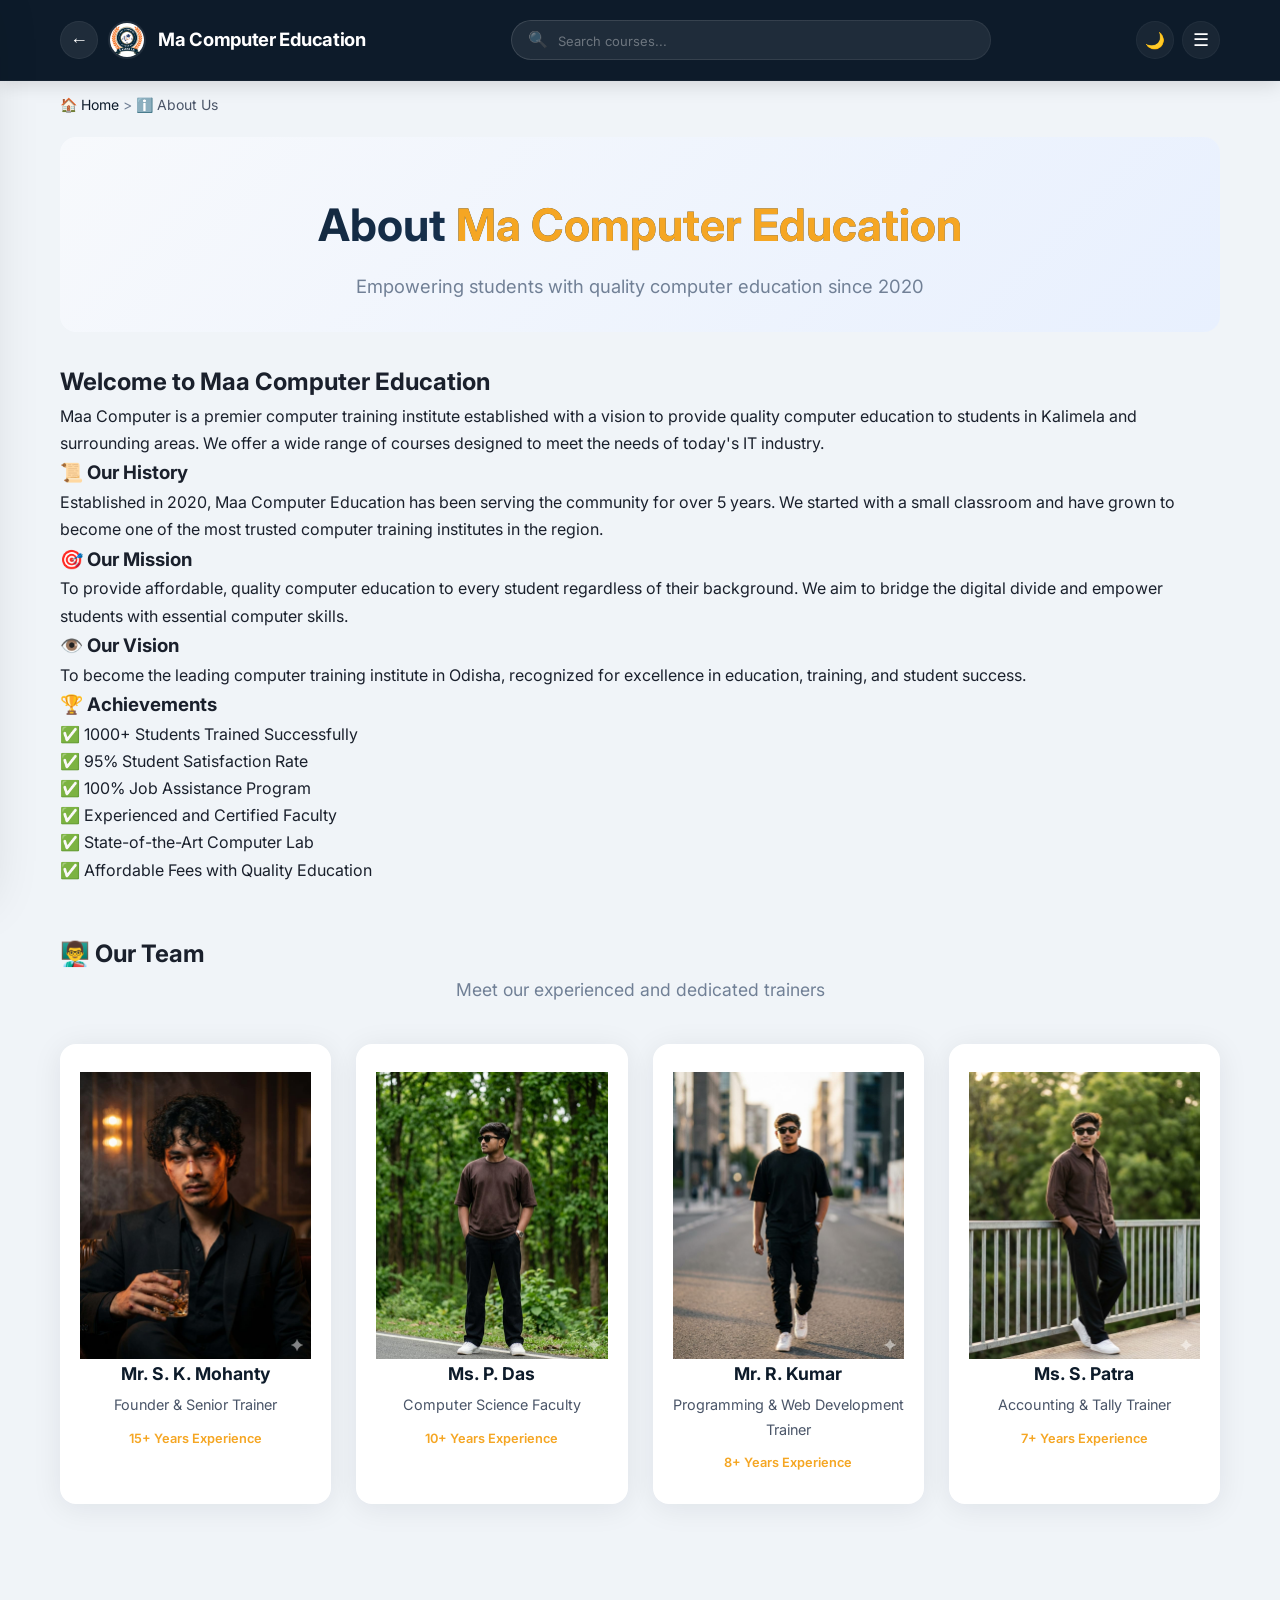
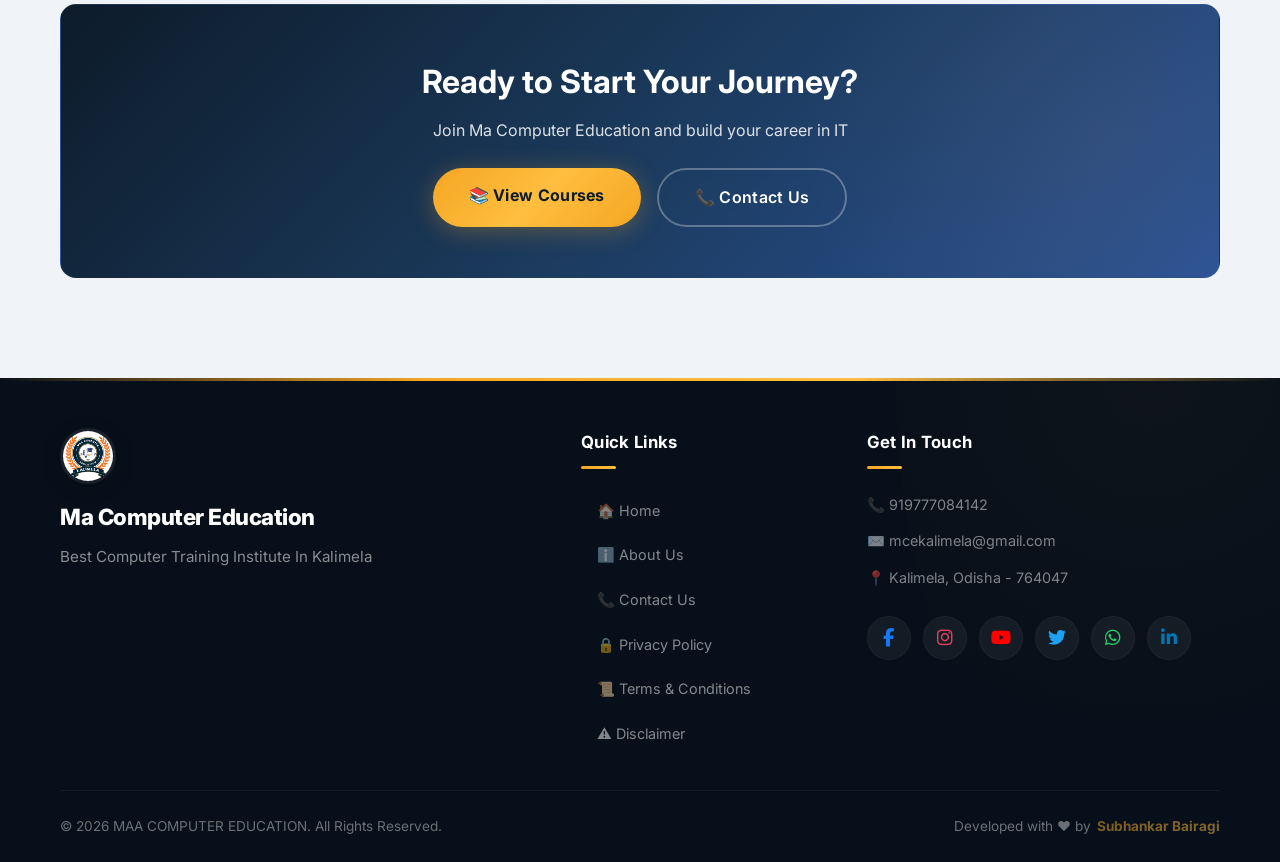
==== about.html @ 3135167b "first commit" ====
<!DOCTYPE html>
<html lang="en">
<head>
    <!-- ============================================
         BASIC META TAGS
         ============================================ -->
    <meta charset="UTF-8">
    <meta name="viewport" content="width=device-width, initial-scale=1.0, user-scalable=yes">
    
    <!-- ===== PRIMARY SEO TAGS ===== -->
    <title>About Maa Computer Education - Best Computer Training Institute in Kalimela</title>
    <meta name="description" content="Learn about Maa Computer Education - Best Computer Training Institute in Kalimela. Our history, mission, vision, achievements and experienced team. Join us for quality computer education.">
    <meta name="keywords" content="about computer institute, Maa Computer Education, computer training institute Kalimela, best computer institute, computer education, IT training, about us">
    <meta name="author" content="Maa Computer Education">
    <meta name="robots" content="index, follow">
    <meta name="googlebot" content="index, follow">
    <meta name="revisit-after" content="7 days">
    <meta name="language" content="English">
    <meta name="distribution" content="global">
    <meta name="rating" content="General">
    
    <!-- ===== OPEN GRAPH TAGS (Social Media) ===== -->
    <meta property="og:title" content="About Maa Computer Education - Best Computer Training Institute in Kalimela">
    <meta property="og:description" content="Learn about Maa Computer Education - our history, mission, vision, achievements and experienced team. Quality computer education with 100% job assistance.">
    <meta property="og:url" content="https://www.maacomputerkalimela.in/about.html">
    <meta property="og:type" content="website">
    <meta property="og:image" content="https://www.maacomputerkalimela.in/assets/images/logo/og-image.jpg">
    <meta property="og:image:width" content="1200">
    <meta property="og:image:height" content="630">
    <meta property="og:locale" content="en_US">
    <meta property="og:site_name" content="Maa Computer Education">
    
    <!-- ===== TWITTER CARD TAGS ===== -->
    <meta name="twitter:card" content="summary_large_image">
    <meta name="twitter:title" content="About Maa Computer Education - Best Computer Training Institute">
    <meta name="twitter:description" content="Learn about Maa Computer Education - history, mission, vision, achievements and experienced team.">
    <meta name="twitter:image" content="https://www.maacomputerkalimela.in/assets/images/logo/twitter-image.jpg">
    
    <!-- ===== CANONICAL TAG ===== -->
    <link rel="canonical" href="https://www.maacomputerkalimela.in/about.html">
    
    <!-- ===== THEME COLOR ===== -->
    <meta name="theme-color" content="#0f1b33">
    <meta name="apple-mobile-web-app-capable" content="yes">
    <meta name="apple-mobile-web-app-status-bar-style" content="black-translucent">
    
    <!-- ===== FAVICON ===== -->
    <link rel="icon" href="assets/images/logo/favicon.ico" type="image/x-icon">
    <link rel="shortcut icon" href="assets/images/logo/favicon.ico" type="image/x-icon">
    <link rel="apple-touch-icon" sizes="180x180" href="assets/images/logo/apple-touch-icon.png">
    <link rel="icon" type="image/png" sizes="32x32" href="assets/images/logo/favicon-32x32.png">
    <link rel="icon" type="image/png" sizes="16x16" href="assets/images/logo/favicon-16x16.png">
    
    <!-- ===== JSON-LD SCHEMA (About Page) ===== -->
    <script type="application/ld+json">
    {
      "@context": "https://schema.org",
      "@type": "AboutPage",
      "name": "About Maa Computer Education",
      "description": "Learn about Maa Computer Education - Best Computer Training Institute in Kalimela.",
      "url": "https://www.maacomputerkalimela.in/about.html",
      "isPartOf": {
        "@type": "EducationalOrganization",
        "name": "Maa Computer Education",
        "url": "https://www.maacomputerkalimela.in/"
      }
    }
    </script>
    
    <!-- ===== ORGANIZATION SCHEMA ===== -->
    <script type="application/ld+json">
    {
      "@context": "https://schema.org",
      "@type": "EducationalOrganization",
      "name": "Maa Computer Education",
      "description": "Best Computer Training Institute in Kalimela offering OSCIT, DCA, PGDCA, NIELIT and more computer courses.",
      "url": "https://www.maacomputerkalimela.in/",
      "logo": "https://www.maacomputerkalimela.in/assets/images/logo/logo.png",
      "foundingDate": "2020",
      "founder": {
        "@type": "Person",
        "name": "Mr. S. K. Mohanty"
      },
      "address": {
        "@type": "PostalAddress",
        "streetAddress": "Main Road, Kalimela",
        "addressLocality": "Kalimela",
        "addressRegion": "Odisha",
        "postalCode": "764047",
        "addressCountry": "IN"
      },
      "contactPoint": {
        "@type": "ContactPoint",
        "telephone": "+91-9777084142",
        "contactType": "Sales"
      },
      "sameAs": [
    "https://www.facebook.com/share/15z5o24xX4x/",
    "https://www.instagram.com/maacomputereducation/",
    "https://youtube.com/@maacomputereducationkalimela",
    "https://x.com/Maacomputef99",
    "https://www.linkedin.com/in/maa-computer-education-373791273"
]
    }
    </script>
    
    <!-- ===== TEAM MEMBERS SCHEMA ===== -->
    <script type="application/ld+json">
    {
      "@context": "https://schema.org",
      "@type": "ItemList",
      "name": "Our Team Members",
      "description": "List of experienced trainers at Maa Computer Education",
      "itemListElement": [
        {
          "@type": "ListItem",
          "position": 1,
          "item": {
            "@type": "Person",
            "name": "Mr. S. K. Mohanty",
            "jobTitle": "Founder & Senior Trainer",
            "worksFor": {
              "@type": "EducationalOrganization",
              "name": "Maa Computer Education"
            }
          }
        },
        {
          "@type": "ListItem",
          "position": 2,
          "item": {
            "@type": "Person",
            "name": "Ms. P. Das",
            "jobTitle": "Computer Science Faculty",
            "worksFor": {
              "@type": "EducationalOrganization",
              "name": "Maa Computer Education"
            }
          }
        },
        {
          "@type": "ListItem",
          "position": 3,
          "item": {
            "@type": "Person",
            "name": "Mr. R. Kumar",
            "jobTitle": "Programming & Web Development Trainer",
            "worksFor": {
              "@type": "EducationalOrganization",
              "name": "Maa Computer Education"
            }
          }
        },
        {
          "@type": "ListItem",
          "position": 4,
          "item": {
            "@type": "Person",
            "name": "Ms. S. Patra",
            "jobTitle": "Accounting & Tally Trainer",
            "worksFor": {
              "@type": "EducationalOrganization",
              "name": "Maa Computer Education"
            }
          }
        }
      ]
    }
    </script>
    
    <!-- ===== ALL CSS FILES ===== -->
    <link rel="stylesheet" href="css/style.css">
    <link rel="stylesheet" href="css/header.css">
    <link rel="stylesheet" href="css/footer.css">
    <link rel="stylesheet" href="css/responsive.css">
    
    <link href="https://fonts.googleapis.com/css2?family=Inter:wght@300;400;500;600;700;800;900&display=swap" rel="stylesheet">
    <link rel="stylesheet" href="https://cdnjs.cloudflare.com/ajax/libs/font-awesome/6.5.0/css/all.min.css">
</head>
<body>

<!-- ============================================
     HEADER
     ============================================ -->
<header class="main-header">
    <div class="header-container">
        <div class="header-row">
            <div class="header-left">
                <button class="back-btn" onclick="history.back()" aria-label="Go Back">
                    ←
                </button>
                <a href="index.html" class="logo">
                    <img src="assets/images/logo/logo.png" alt="Ma Computer Education" onerror="this.src='data:image/svg+xml,%3Csvg xmlns=%22http://www.w3.org/2000/svg%22 width=%2240%22 height=%2240%22 viewBox=%220 0 40 40%22%3E%3Crect width=%2240%22 height=%2240%22 fill=%22%231a3a5c%22/%3E%3Ctext x=%2220%22 y=%2226%22 text-anchor=%22middle%22 font-size=%2220%22 fill=%22%23e8a838%22%3EM%3C/text%3E%3C/svg%3E'">
                    <span class="logo-text">Ma Computer Education</span>
                </a>
            </div>
            
            <!-- ✅ SEARCH BAR ADDED -->
            <div class="header-center">
                <div class="search-wrapper">
                    <span class="search-icon">🔍</span>
                    <input type="text" id="searchInput" placeholder="Search courses..." onkeydown="if(event.key==='Enter') searchCourses()" autocomplete="off">
                    <button class="search-clear" id="searchClear" onclick="clearSearch()" style="display:none; background:none; border:none; color:rgba(255,255,255,0.5); cursor:pointer; font-size:16px; padding:4px;">✕</button>
                </div>
            </div>
            
            <div class="header-right">
                <button class="header-btn dark-toggle" id="darkToggle" onclick="toggleDarkMode()" aria-label="Toggle Dark Mode">
                    🌙
                </button>
                <button class="header-btn menu-toggle" onclick="toggleSidebar()" aria-label="Open Menu">
                    ☰
                </button>
            </div>
        </div>
    </div>
</header>

<!-- ============================================
     SIDEBAR
     ============================================ -->
<div id="sidebarOverlay" class="sidebar-overlay" onclick="closeSidebar()"></div>
<div id="sidebar" class="sidebar">
    <div class="sidebar-header">
        <div class="sidebar-logo">
            <img src="assets/images/logo/logo.png" alt="Ma Computer Education" onerror="this.src='data:image/svg+xml,%3Csvg xmlns=%22http://www.w3.org/2000/svg%22 width=%2235%22 height=%2235%22 viewBox=%220 0 35 35%22%3E%3Crect width=%2235%22 height=%2235%22 fill=%22%231a3a5c%22/%3E%3Ctext x=%2217.5%22 y=%2223%22 text-anchor=%22middle%22 font-size=%2218%22 fill=%22%23e8a838%22%3EM%3C/text%3E%3C/svg%3E'">
            <span>Ma Computer Education</span>
        </div>
        <button class="sidebar-close" onclick="closeSidebar()">✕</button>
    </div>
    <nav class="sidebar-nav">
        <a href="index.html" class="sidebar-link">
            <span class="link-icon">🏠</span>
            <span class="link-text">Home</span>
        </a>
        <a href="index.html#courses" class="sidebar-link" onclick="closeSidebar();">
            <span class="link-icon">📚</span>
            <span class="link-text">All Courses</span>
        </a>
        <a href="about.html" class="sidebar-link active">
            <span class="link-icon">ℹ️</span>
            <span class="link-text">About Us</span>
        </a>
        <a href="contact.html" class="sidebar-link">
            <span class="link-icon">📞</span>
            <span class="link-text">Contact Us</span>
        </a>
        <hr class="sidebar-divider">
        <a href="privacy-policy.html" class="sidebar-link">
            <span class="link-icon">🔒</span>
            <span class="link-text">Privacy Policy</span>
        </a>
        <a href="terms.html" class="sidebar-link">
            <span class="link-icon">📜</span>
            <span class="link-text">Terms & Conditions</span>
        </a>
        <a href="disclaimer.html" class="sidebar-link">
            <span class="link-icon">⚠️</span>
            <span class="link-text">Disclaimer</span>
        </a>
        <hr class="sidebar-divider">
        <a href="#" class="sidebar-link" onclick="toggleDarkMode(); closeSidebar();">
            <span class="link-icon">🌙</span>
            <span class="link-text">Dark Mode</span>
        </a>
    </nav>
</div>

<!-- ============================================
     MAIN CONTENT
     ============================================ -->
<main class="about-page">
    <div class="container">
        <!-- Breadcrumb -->
        <div class="breadcrumb">
            <a href="index.html">🏠 Home</a> > 
            <span>ℹ️ About Us</span>
        </div>

        <!-- About Hero -->
        <div class="about-hero">
            <h1>About <span>Ma Computer Education</span></h1>
            <p>Empowering students with quality computer education since 2020</p>
        </div>

        <!-- About Content -->
        <div id="aboutContent">
            <div class="loading">
                <div class="spinner"></div>
                <p>Loading about us...</p>
            </div>
        </div>

        <!-- Team Section -->
        <section class="team-section">
            <h2>👨‍🏫 Our Team</h2>
            <p class="section-subtitle">Meet our experienced and dedicated trainers</p>
            <div class="team-grid">
                <!-- Team Member 1 -->
                <div class="team-card">
                    <img src="assets/images/team/member1.jpg" alt="Mr. S. K. Mohanty" class="team-photo" onerror="this.src='https://ui-avatars.com/api/?name=S+K+Mohanty&size=120&background=0f1b33&color=f5a623&bold=true'">
                    <h3>Mr. S. K. Mohanty</h3>
                    <p>Founder &amp; Senior Trainer</p>
                    <span class="team-experience">15+ Years Experience</span>
                </div>
                
                <!-- Team Member 2 -->
                <div class="team-card">
                    <img src="assets/images/team/member2.jpg" alt="Ms. P. Das" class="team-photo" onerror="this.src='https://ui-avatars.com/api/?name=P+Das&size=120&background=0f1b33&color=f5a623&bold=true'">
                    <h3>Ms. P. Das</h3>
                    <p>Computer Science Faculty</p>
                    <span class="team-experience">10+ Years Experience</span>
                </div>
                
                <!-- Team Member 3 -->
                <div class="team-card">
                    <img src="assets/images/team/member3.jpg" alt="Mr. R. Kumar" class="team-photo" onerror="this.src='https://ui-avatars.com/api/?name=R+Kumar&size=120&background=0f1b33&color=f5a623&bold=true'">
                    <h3>Mr. R. Kumar</h3>
                    <p>Programming &amp; Web Development Trainer</p>
                    <span class="team-experience">8+ Years Experience</span>
                </div>
                
                <!-- Team Member 4 -->
                <div class="team-card">
                    <img src="assets/images/team/member4.jpg" alt="Ms. S. Patra" class="team-photo" onerror="this.src='https://ui-avatars.com/api/?name=S+Patra&size=120&background=0f1b33&color=f5a623&bold=true'">
                    <h3>Ms. S. Patra</h3>
                    <p>Accounting &amp; Tally Trainer</p>
                    <span class="team-experience">7+ Years Experience</span>
                </div>
            </div>
        </section>

        <!-- CTA Section -->
        <section class="about-cta">
            <div class="cta-box">
                <h2>Ready to Start Your Journey?</h2>
                <p>Join Ma Computer Education and build your career in IT</p>
                <div class="cta-buttons">
                    <a href="index.html#courses" class="btn-primary">📚 View Courses</a>
                    <a href="contact.html" class="btn-secondary">📞 Contact Us</a>
                </div>
            </div>
        </section>
    </div>
</main>

<!-- ============================================
     FOOTER
     ============================================ -->
<footer class="main-footer">
    <div class="footer-container">
        <div class="footer-top">
            <div class="footer-brand">
                <img src="assets/images/logo/logo.png" alt="Ma Computer Education" onerror="this.src='data:image/svg+xml,%3Csvg xmlns=%22http://www.w3.org/2000/svg%22 width=%2250%22 height=%2250%22 viewBox=%220 0 50 50%22%3E%3Crect width=%2250%22 height=%2250%22 fill=%22%231a3a5c%22/%3E%3Ctext x=%2225%22 y=%2233%22 text-anchor=%22middle%22 font-size=%2224%22 fill=%22%23e8a838%22%3EM%3C/text%3E%3C/svg%3E'">
                <h3>Ma Computer Education</h3>
                <p>Best Computer Training Institute In Kalimela</p>
            </div>
            <div class="footer-links">
                <h4>Quick Links</h4>
                <a href="index.html">🏠 Home</a>
                <a href="about.html">ℹ️ About Us</a>
                <a href="contact.html">📞 Contact Us</a>
                <a href="privacy-policy.html">🔒 Privacy Policy</a>
                <a href="terms.html">📜 Terms &amp; Conditions</a>
                <a href="disclaimer.html">⚠️ Disclaimer</a>
            </div>
            <div class="footer-contact">
                <h4>Get In Touch</h4>
                <p id="footerPhone">📞 +91-9777084142</p>
                <p id="footerEmail">✉️ mcekalimela@gmail.com</p>
                <p id="footerAddress">📍 Kalimela, Odisha - 764047</p>
                <div class="footer-social">
    <a href="https://www.facebook.com/share/15z5o24xX4x/" class="facebook" aria-label="Facebook" target="_blank" rel="noopener noreferrer">
        <i class="fab fa-facebook-f"></i>
    </a>
    <a href="https://www.instagram.com/maacomputereducation/" class="instagram" aria-label="Instagram" target="_blank" rel="noopener noreferrer">
        <i class="fab fa-instagram"></i>
    </a>
    <a href="https://youtube.com/@maacomputereducationkalimela" class="youtube" aria-label="YouTube" target="_blank" rel="noopener noreferrer">
        <i class="fab fa-youtube"></i>
    </a>
    <a href="https://x.com/Maacomputef99" class="twitter" aria-label="Twitter" target="_blank" rel="noopener noreferrer">
        <i class="fab fa-twitter"></i>
    </a>
    <a href="https://wa.me/919777084142" class="whatsapp" aria-label="WhatsApp" target="_blank" rel="noopener noreferrer">
        <i class="fab fa-whatsapp"></i>
    </a>
    <a href="https://www.linkedin.com/in/maa-computer-education-373791273" class="linkedin" aria-label="LinkedIn" target="_blank" rel="noopener noreferrer">
        <i class="fab fa-linkedin-in"></i>
    </a>
</div>
            </div>
        </div>
        <div class="footer-bottom">
            <p id="footerText">© 2026 Ma Computer Education. All Rights Reserved.</p>
            <p id="developerCredit">
                Developed with <span class="heart">❤️</span> by 
                <span onclick="window.open('developer.html', '_self')" style="cursor:pointer; font-weight:700; color:#f5a623; transition:all 0.3s;">
                    Subhankar Bairagi
                </span>
            </p>
        </div>
    </div>
</footer>

<!-- ============================================
     SCRIPTS
     ============================================ -->
<script src="js/app.js"></script>
<script src="js/search.js"></script>
<script src="js/dark-mode.js"></script>

<script>
    document.addEventListener('DOMContentLoaded', function() {
        // Load data
        loadWebsiteData();
        loadAboutData();
        
        // Show back button on inner pages
        if (window.location.pathname !== '/' && !window.location.pathname.includes('index.html')) {
            const backBtn = document.querySelector('.back-btn');
            if (backBtn) {
                backBtn.style.display = 'flex';
                backBtn.classList.add('visible');
            }
        }
        
        console.log('✅ About Page Loaded Successfully');
    });
    
    // Clear search function
    function clearSearch() {
        const searchInput = document.getElementById('searchInput');
        if (searchInput) {
            searchInput.value = '';
            searchInput.focus();
            document.getElementById('searchClear').style.display = 'none';
        }
    }
</script>

</body>
</html>
---- css/style.css ----
/* ============================================
   STYLE.CSS - Main Styles (FINAL POLISH - PREMIUM)
   ============================================ */

/* ============================================
   RESET & BASE
   ============================================ */

* {
    margin: 0;
    padding: 0;
    box-sizing: border-box;
}

:root {
    /* ===== PREMIUM COLORS ===== */
    --primary: #0d1b2a;
    --primary-light: #1b3a5c;
    --primary-dark: #070f1a;
    --secondary: #f5a623;
    --secondary-light: #ffbe3f;
    --secondary-dark: #d48900;
    --accent: #ff6b6b;
    --accent-green: #48bb78;
    --accent-blue: #4dabf7;
    
    /* ===== TEXT ===== */
    --text-dark: #1a202c;
    --text-gray: #4a5568;
    --text-light: #718096;
    
    /* ===== BACKGROUND ===== */
    --bg-light: #f0f4f8;
    --bg-white: #ffffff;
    
    /* ===== SHADOWS ===== */
    --shadow: 0 4px 30px rgba(13, 27, 42, 0.08);
    --shadow-hover: 0 12px 50px rgba(13, 27, 42, 0.15);
    
    /* ===== GRADIENTS ===== */
    --gradient-primary: linear-gradient(135deg, #0d1b2a 0%, #1b3a5c 50%, #2a5298 100%);
    --gradient-secondary: linear-gradient(135deg, #f5a623 0%, #ffbe3f 50%, #f5a623 100%);
    --gradient-hero: linear-gradient(135deg, #070f1a 0%, #0d1b2a 50%, #1b3a5c 100%);
    --gradient-card: linear-gradient(135deg, #ffffff 0%, #f8fafc 100%);
    --gradient-cta: linear-gradient(135deg, #f5a623 0%, #ffbe3f 50%, #f5a623 100%);
    
    /* ===== OTHER ===== */
    --border-color: #e2e8f0;
    --radius: 16px;
    --radius-sm: 10px;
    --transition: all 0.4s cubic-bezier(0.4, 0, 0.2, 1);
    --font-family: 'Inter', sans-serif;
}

html {
    scroll-behavior: smooth;
}

body {
    font-family: var(--font-family);
    background: var(--bg-light);
    color: var(--text-dark);
    line-height: 1.7;
    min-height: 100vh;
    transition: background 0.3s ease, color 0.3s ease;
    opacity: 0;
    animation: bodyFadeIn 0.8s ease forwards;
}

@keyframes bodyFadeIn {
    from { opacity: 0; }
    to { opacity: 1; }
}

a {
    text-decoration: none;
    color: inherit;
}

ul {
    list-style: none;
}

img {
    max-width: 100%;
    height: auto;
    display: block;
}

.container {
    max-width: 1200px;
    margin: 0 auto;
    padding: 0 20px;
}

/* ============================================
   PREMIUM ANIMATIONS
   ============================================ */

@keyframes fadeInUp {
    from {
        opacity: 0;
        transform: translateY(40px);
    }
    to {
        opacity: 1;
        transform: translateY(0);
    }
}

@keyframes fadeInDown {
    from {
        opacity: 0;
        transform: translateY(-30px);
    }
    to {
        opacity: 1;
        transform: translateY(0);
    }
}

@keyframes fadeInLeft {
    from {
        opacity: 0;
        transform: translateX(-40px);
    }
    to {
        opacity: 1;
        transform: translateX(0);
    }
}

@keyframes fadeInRight {
    from {
        opacity: 0;
        transform: translateX(40px);
    }
    to {
        opacity: 1;
        transform: translateX(0);
    }
}

@keyframes scaleIn {
    from {
        opacity: 0;
        transform: scale(0.9);
    }
    to {
        opacity: 1;
        transform: scale(1);
    }
}

@keyframes float {
    0%, 100% { transform: translateY(0); }
    50% { transform: translateY(-10px); }
}

@keyframes pulse {
    0%, 100% { transform: scale(1); }
    50% { transform: scale(1.05); }
}

@keyframes shimmer {
    0% { background-position: 200% 0; }
    100% { background-position: -200% 0; }
}

/* ============================================
   PREMIUM BUTTONS
   ============================================ */

.btn-primary {
    display: inline-block;
    padding: 14px 36px;
    background: var(--gradient-secondary);
    color: #0d1b2a;
    font-weight: 700;
    font-size: 16px;
    border: none;
    border-radius: 50px;
    cursor: pointer;
    transition: var(--transition);
    text-align: center;
    font-family: var(--font-family);
    position: relative;
    overflow: hidden;
    box-shadow: 0 4px 25px rgba(245, 166, 35, 0.3);
    letter-spacing: 0.3px;
}

.btn-primary::before {
    content: '';
    position: absolute;
    top: 0;
    left: -100%;
    width: 100%;
    height: 100%;
    background: linear-gradient(90deg, transparent, rgba(255,255,255,0.3), transparent);
    transition: left 0.6s ease;
}

.btn-primary:hover::before {
    left: 100%;
}

.btn-primary:hover {
    transform: translateY(-4px) scale(1.02);
    box-shadow: 0 8px 40px rgba(245, 166, 35, 0.4);
}

.btn-primary:active {
    transform: scale(0.97);
}

.btn-secondary {
    display: inline-block;
    padding: 14px 36px;
    background: transparent;
    color: white;
    font-weight: 600;
    font-size: 16px;
    border: 2px solid rgba(255,255,255,0.3);
    border-radius: 50px;
    cursor: pointer;
    transition: var(--transition);
    text-align: center;
    font-family: var(--font-family);
    backdrop-filter: blur(4px);
    letter-spacing: 0.3px;
}

.btn-secondary:hover {
    background: white;
    color: var(--primary);
    transform: translateY(-4px) scale(1.02);
    box-shadow: 0 8px 30px rgba(255,255,255,0.15);
    border-color: white;
}

/* ============================================
   SECTION TITLES - PREMIUM
   ============================================ */

.section-title {
    text-align: center;
    font-size: 2.5rem;
    font-weight: 800;
    color: var(--primary);
    margin-bottom: 12px;
    letter-spacing: -0.5px;
    position: relative;
    background: var(--gradient-primary);
    -webkit-background-clip: text;
    -webkit-text-fill-color: transparent;
    background-clip: text;
}

.section-title::after {
    content: '';
    display: block;
    width: 60px;
    height: 4px;
    background: var(--gradient-secondary);
    margin: 12px auto 0;
    border-radius: 2px;
}

.section-subtitle {
    text-align: center;
    font-size: 1.1rem;
    color: var(--text-light);
    margin-bottom: 40px;
    max-width: 600px;
    margin-left: auto;
    margin-right: auto;
}

/* ============================================
   PREMIUM CARDS
   ============================================ */

.card {
    background: var(--bg-white);
    border-radius: var(--radius);
    padding: 28px 24px;
    box-shadow: var(--shadow);
    transition: var(--transition);
    overflow: hidden;
    position: relative;
    background: var(--gradient-card);
    border: 1px solid rgba(255,255,255,0.1);
}

.card::before {
    content: '';
    position: absolute;
    top: 0;
    left: 0;
    right: 0;
    height: 4px;
    background: var(--gradient-secondary);
    opacity: 0;
    transition: opacity 0.4s ease;
}

.card:hover::before {
    opacity: 1;
}

.card:hover {
    transform: translateY(-8px);
    box-shadow: var(--shadow-hover);
    border-color: rgba(245, 166, 35, 0.15);
}

.card img {
    width: 100%;
    height: 180px;
    object-fit: cover;
    border-radius: var(--radius-sm);
    margin-bottom: 12px;
}

/* ============================================
   BREADCRUMB
   ============================================ */

.breadcrumb {
    padding: 12px 0 20px;
    font-size: 14px;
    color: var(--text-light);
    animation: fadeInDown 0.6s ease;
}

.breadcrumb a {
    color: var(--primary);
    transition: var(--transition);
    position: relative;
}

.breadcrumb a::after {
    content: '';
    position: absolute;
    bottom: -2px;
    left: 0;
    width: 0;
    height: 2px;
    background: var(--gradient-secondary);
    transition: width 0.3s ease;
}

.breadcrumb a:hover::after {
    width: 100%;
}

.breadcrumb a:hover {
    color: var(--secondary);
}

.breadcrumb span {
    color: var(--text-gray);
}

/* ============================================
   LOADING
   ============================================ */

.loading {
    text-align: center;
    padding: 60px 20px;
    color: var(--text-light);
    font-size: 1.1rem;
}

.loading .spinner {
    width: 50px;
    height: 50px;
    border: 4px solid var(--border-color);
    border-top: 4px solid var(--secondary);
    border-radius: 50%;
    animation: spin 0.8s linear infinite;
    margin: 0 auto 16px;
}

@keyframes spin {
    0% { transform: rotate(0deg); }
    100% { transform: rotate(360deg); }
}

/* ============================================
   POLICY PAGE STYLES
   ============================================ */

.policy-header {
    text-align: center;
    padding: 40px 30px 30px;
    background: linear-gradient(135deg, var(--bg-light), #e8f0fe);
    border-radius: var(--radius);
    margin-bottom: 30px;
    animation: fadeInDown 0.6s ease;
}

.policy-header h1 {
    font-size: 2.4rem;
    color: var(--primary);
    margin-bottom: 8px;
    background: var(--gradient-primary);
    -webkit-background-clip: text;
    -webkit-text-fill-color: transparent;
    background-clip: text;
}

.policy-header .policy-subtitle {
    font-size: 1.05rem;
    color: var(--text-light);
    margin-bottom: 14px;
}

.policy-header .policy-meta {
    display: flex;
    gap: 20px;
    justify-content: center;
    font-size: 0.85rem;
    color: var(--text-light);
    flex-wrap: wrap;
}

.policy-content {
    max-width: 800px;
    margin: 0 auto;
}

.policy-section {
    background: var(--bg-white);
    padding: 28px 32px;
    border-radius: var(--radius);
    margin-bottom: 20px;
    box-shadow: var(--shadow);
    border-left: 4px solid var(--secondary);
    transition: var(--transition);
    animation: fadeInUp 0.6s ease;
}

.policy-section:hover {
    transform: translateX(6px);
    box-shadow: var(--shadow-hover);
}

.policy-section h2 {
    font-size: 1.15rem;
    color: var(--primary);
    margin-bottom: 10px;
}

.policy-section p {
    color: var(--text-gray);
    line-height: 1.8;
    font-size: 0.95rem;
}

.policy-section p strong {
    color: var(--primary);
}

.policy-section a {
    color: var(--secondary);
    font-weight: 600;
    text-decoration: none;
}

.policy-section a:hover {
    text-decoration: underline;
}

.policy-section ul {
    margin: 8px 0 0 20px;
}

.policy-section ul li {
    color: var(--text-gray);
    font-size: 0.95rem;
    padding: 4px 0;
    list-style: disc;
}

.policy-bottom {
    text-align: center;
    padding: 20px 0;
}

.back-to-top-btn {
    padding: 12px 32px;
    background: var(--gradient-secondary);
    color: #0d1b2a;
    border: none;
    border-radius: 50px;
    cursor: pointer;
    font-size: 14px;
    font-weight: 700;
    transition: var(--transition);
    font-family: var(--font-family);
    box-shadow: 0 4px 20px rgba(245, 166, 35, 0.2);
}

.back-to-top-btn:hover {
    transform: translateY(-4px) scale(1.03);
    box-shadow: 0 8px 30px rgba(245, 166, 35, 0.35);
}

/* ============================================
   ABOUT PAGE
   ============================================ */

.about-hero {
    text-align: center;
    padding: 50px 30px 30px;
    background: linear-gradient(135deg, #f7f9fc, #e8f0fe);
    border-radius: var(--radius);
    margin-bottom: 30px;
    animation: fadeInUp 0.6s ease;
}

.about-hero h1 {
    font-size: 2.8rem;
    color: var(--primary);
    margin-bottom: 8px;
    background: var(--gradient-primary);
    -webkit-background-clip: text;
    -webkit-text-fill-color: transparent;
    background-clip: text;
}

.about-hero h1 span {
    color: var(--secondary);
    -webkit-text-fill-color: var(--secondary);
}

.about-hero p {
    font-size: 1.15rem;
    color: var(--text-light);
}

/* ============================================
   TEAM SECTION
   ============================================ */

.team-section {
    padding: 50px 0;
}

.team-grid {
    display: grid;
    grid-template-columns: repeat(auto-fill, minmax(220px, 1fr));
    gap: 25px;
    margin-top: 20px;
}

.team-card {
    background: var(--bg-white);
    padding: 28px 20px;
    border-radius: var(--radius);
    text-align: center;
    box-shadow: var(--shadow);
    transition: var(--transition);
    animation: fadeInUp 0.6s ease;
}

.team-card:hover {
    transform: translateY(-8px) scale(1.02);
    box-shadow: var(--shadow-hover);
}

.team-card .team-avatar {
    font-size: 56px;
    margin-bottom: 12px;
    display: inline-block;
    animation: float 3s ease-in-out infinite;
}

.team-card h3 {
    font-size: 1.1rem;
    color: var(--primary);
    margin-bottom: 4px;
}

.team-card p {
    font-size: 0.9rem;
    color: var(--text-gray);
    margin-bottom: 6px;
}

.team-card .team-experience {
    font-size: 0.8rem;
    color: var(--secondary);
    font-weight: 600;
}

/* ============================================
   CTA SECTION
   ============================================ */

.about-cta {
    padding: 50px 0;
}

.cta-box {
    background: var(--gradient-primary);
    padding: 50px 40px;
    border-radius: var(--radius);
    text-align: center;
    color: white;
    animation: scaleIn 0.6s ease;
    position: relative;
    overflow: hidden;
    border: 1px solid rgba(255,255,255,0.05);
}

.cta-box::before {
    content: '';
    position: absolute;
    top: -50%;
    right: -20%;
    width: 60%;
    height: 200%;
    background: radial-gradient(circle, rgba(245, 166, 35, 0.06) 0%, transparent 70%);
    border-radius: 50%;
}

.cta-box h2 {
    font-size: 2rem;
    margin-bottom: 8px;
    position: relative;
    z-index: 1;
}

.cta-box p {
    opacity: 0.85;
    margin-bottom: 24px;
    position: relative;
    z-index: 1;
}

.cta-buttons {
    display: flex;
    gap: 16px;
    justify-content: center;
    flex-wrap: wrap;
    position: relative;
    z-index: 1;
}

/* ============================================
   CONTACT PAGE
   ============================================ */

.contact-hero {
    text-align: center;
    padding: 40px 20px 20px;
    margin-bottom: 30px;
    animation: fadeInDown 0.6s ease;
}

.contact-hero h1 {
    font-size: 2.4rem;
    color: var(--primary);
    margin-bottom: 4px;
    background: var(--gradient-primary);
    -webkit-background-clip: text;
    -webkit-text-fill-color: transparent;
    background-clip: text;
}

.contact-hero h1 span {
    color: var(--secondary);
    -webkit-text-fill-color: var(--secondary);
}

.contact-hero p {
    font-size: 1.05rem;
    color: var(--text-light);
}

.contact-grid {
    display: grid;
    grid-template-columns: 1fr 1fr;
    gap: 40px;
    margin-bottom: 40px;
}

.contact-info h2,
.contact-form h2 {
    font-size: 1.4rem;
    color: var(--primary);
    margin-bottom: 20px;
}

.contact-item {
    display: flex;
    align-items: flex-start;
    gap: 16px;
    padding: 16px 0;
    border-bottom: 1px solid var(--border-color);
    transition: var(--transition);
    animation: fadeInLeft 0.5s ease;
}

.contact-item:hover {
    transform: translateX(6px);
}

.contact-item .contact-icon {
    font-size: 28px;
    flex-shrink: 0;
}

.contact-item strong {
    display: block;
    font-size: 0.85rem;
    color: var(--text-light);
}

.contact-item p {
    font-size: 1rem;
    color: var(--text-dark);
}

.contact-item small {
    font-size: 0.8rem;
    color: var(--text-light);
}

.contact-social {
    margin-top: 24px;
}

.contact-social h3 {
    font-size: 1rem;
    color: var(--primary);
    margin-bottom: 12px;
}

.contact-social .social-links {
    display: flex;
    gap: 12px;
}

.contact-social .social-link {
    display: flex;
    align-items: center;
    justify-content: center;
    width: 48px;
    height: 48px;
    border-radius: 50%;
    background: var(--bg-light);
    font-size: 22px;
    transition: var(--transition);
    animation: float 3s ease-in-out infinite;
}

.contact-social .social-link:hover {
    background: var(--secondary);
    transform: translateY(-4px) scale(1.1);
    box-shadow: 0 8px 25px rgba(245, 166, 35, 0.3);
}

/* Contact Form */
.contact-form .form-subtitle {
    font-size: 0.9rem;
    color: var(--text-light);
    margin-bottom: 24px;
}

.contact-form .form-group {
    margin-bottom: 18px;
}

.contact-form label {
    display: block;
    font-weight: 500;
    font-size: 0.85rem;
    color: var(--text-gray);
    margin-bottom: 4px;
}

.contact-form input,
.contact-form textarea {
    width: 100%;
    padding: 12px 16px;
    border: 2px solid var(--border-color);
    border-radius: var(--radius-sm);
    font-size: 14px;
    font-family: var(--font-family);
    transition: var(--transition);
    background: var(--bg-light);
    color: var(--text-dark);
}

.contact-form input:focus,
.contact-form textarea:focus {
    outline: none;
    border-color: var(--secondary);
    box-shadow: 0 0 0 4px rgba(245, 166, 35, 0.12);
    transform: translateY(-2px);
}

.contact-form textarea {
    resize: vertical;
    min-height: 100px;
}

.contact-form .form-note {
    font-size: 0.8rem;
    color: var(--text-light);
    margin-top: 12px;
    text-align: center;
}

/* Contact Map */
.contact-map-section {
    padding: 30px 0;
}

.contact-map-section h2 {
    text-align: center;
    font-size: 1.6rem;
    color: var(--primary);
    margin-bottom: 24px;
    background: var(--gradient-primary);
    -webkit-background-clip: text;
    -webkit-text-fill-color: transparent;
    background-clip: text;
}

.contact-map-section .map-container {
    border-radius: var(--radius);
    overflow: hidden;
    box-shadow: var(--shadow);
    transition: var(--transition);
}

.contact-map-section .map-container:hover {
    box-shadow: var(--shadow-hover);
    transform: scale(1.01);
}

.contact-map-section .map-container iframe {
    width: 100%;
    height: 350px;
    border: none;
    display: block;
}

/* ===== MAP ADDRESS CARD ===== */
.map-address-card {
    display: grid;
    grid-template-columns: repeat(auto-fit, minmax(200px, 1fr));
    gap: 20px;
    margin-top: 25px;
    padding: 25px 30px;
    background: var(--bg-white);
    border-radius: var(--radius);
    box-shadow: 0 4px 20px rgba(0, 0, 0, 0.06);
    border: 1px solid var(--border-color);
    transition: all 0.4s cubic-bezier(0.4, 0, 0.2, 1);
}

.map-address-card:hover {
    box-shadow: 0 8px 35px rgba(0, 0, 0, 0.1);
    border-color: var(--secondary);
    transform: translateY(-4px);
}

.address-item {
    display: flex;
    align-items: flex-start;
    gap: 14px;
    padding: 6px 0;
}

.address-item .address-icon {
    font-size: 24px;
    flex-shrink: 0;
    margin-top: 2px;
}

.address-item strong {
    display: block;
    font-size: 0.8rem;
    color: var(--text-light);
    font-weight: 600;
    text-transform: uppercase;
    letter-spacing: 0.5px;
}

.address-item p {
    font-size: 0.95rem;
    color: var(--text-dark);
    margin: 2px 0 0;
    font-weight: 500;
}

.address-item p:hover {
    color: var(--secondary);
}

/* Contact CTA */
.contact-cta {
    padding: 30px 0;
}

/* ============================================
   RELATED COURSES
   ============================================ */

.related-courses {
    padding: 50px 0 20px;
}

.related-courses h2 {
    font-size: 1.6rem;
    color: var(--primary);
    text-align: center;
    margin-bottom: 4px;
    background: var(--gradient-primary);
    -webkit-background-clip: text;
    -webkit-text-fill-color: transparent;
    background-clip: text;
}

.related-grid {
    display: grid;
    grid-template-columns: repeat(auto-fill, minmax(200px, 1fr));
    gap: 20px;
    margin-top: 24px;
}

.related-card {
    background: var(--bg-white);
    padding: 24px 20px;
    border-radius: var(--radius);
    text-align: center;
    cursor: pointer;
    transition: var(--transition);
    box-shadow: var(--shadow);
    border: 1px solid var(--border-color);
    animation: fadeInUp 0.5s ease;
}

.related-card:hover {
    transform: translateY(-8px) scale(1.03);
    box-shadow: var(--shadow-hover);
    border-color: var(--secondary);
}

.related-card .related-icon {
    font-size: 36px;
    margin-bottom: 8px;
}

.related-card h3 {
    font-size: 1.05rem;
    color: var(--primary);
    margin-bottom: 2px;
}

.related-card p {
    font-size: 0.85rem;
    color: var(--text-light);
    margin-bottom: 6px;
}

.related-card .related-arrow {
    display: inline-block;
    font-size: 22px;
    color: var(--secondary);
    transition: var(--transition);
}

.related-card:hover .related-arrow {
    transform: translateX(6px);
}

/* ============================================
   HERO STATS
   ============================================ */

.hero-stats {
    display: flex;
    justify-content: center;
    gap: 50px;
    margin-top: 35px;
    flex-wrap: wrap;
}

.hero-stat {
    text-align: center;
    animation: fadeInUp 0.6s ease;
}

.hero-stat .stat-number {
    display: block;
    font-size: 2.4rem;
    font-weight: 800;
    color: var(--secondary);
    animation: pulse 2s ease-in-out infinite;
}

.hero-stat .stat-label {
    font-size: 0.9rem;
    opacity: 0.8;
}

/* ============================================
   DARK MODE - PREMIUM
   ============================================ */

body.dark-mode {
    --bg-light: #08080f;
    --bg-white: #111122;
    --text-dark: #e0e0e0;
    --text-gray: #a0a0b0;
    --text-light: #8888aa;
    --border-color: #2a2a44;
    --shadow: 0 4px 30px rgba(0,0,0,0.3);
    --shadow-hover: 0 12px 50px rgba(0,0,0,0.4);
}

body.dark-mode .policy-header {
    background: rgba(17, 17, 34, 0.7) !important;
    backdrop-filter: blur(12px);
    -webkit-backdrop-filter: blur(12px);
    border: 1px solid rgba(255,255,255,0.05);
}

body.dark-mode .policy-section {
    background: rgba(17, 17, 34, 0.7) !important;
    backdrop-filter: blur(12px);
    -webkit-backdrop-filter: blur(12px);
    border: 1px solid rgba(255,255,255,0.05);
}

body.dark-mode .policy-section h2 {
    color: #e0e0e0;
}

body.dark-mode .policy-section p {
    color: #a0a0b0;
}

body.dark-mode .policy-section p strong {
    color: #e0e0e0;
}

body.dark-mode .policy-section ul li {
    color: #a0a0b0;
}

body.dark-mode .back-to-top-btn {
    background: linear-gradient(135deg, #4f46e5, #7c3aed);
    color: white;
}

body.dark-mode .about-hero {
    background: rgba(17, 17, 34, 0.7) !important;
    backdrop-filter: blur(12px);
    -webkit-backdrop-filter: blur(12px);
    border: 1px solid rgba(255,255,255,0.05);
}

body.dark-mode .team-card {
    background: rgba(17, 17, 34, 0.7) !important;
    backdrop-filter: blur(12px);
    -webkit-backdrop-filter: blur(12px);
    border: 1px solid rgba(255,255,255,0.05);
}

body.dark-mode .team-card h3 {
    color: #e0e0e0;
}

body.dark-mode .team-card p {
    color: #a0a0b0;
}

body.dark-mode .cta-box {
    background: linear-gradient(135deg, #0d1b2a, #1b3a5c);
    border: 1px solid rgba(255,255,255,0.05);
}

body.dark-mode .contact-hero h1 {
    color: #e0e0e0;
}

body.dark-mode .contact-info h2,
body.dark-mode .contact-form h2 {
    color: #e0e0e0;
}

body.dark-mode .contact-item {
    border-bottom-color: rgba(255,255,255,0.05);
}

body.dark-mode .contact-item p {
    color: #e0e0e0;
}

body.dark-mode .contact-item strong {
    color: #8888aa;
}

body.dark-mode .contact-social h3 {
    color: #e0e0e0;
}

body.dark-mode .contact-social .social-link {
    background: rgba(255,255,255,0.04) !important;
    border: 1px solid rgba(255,255,255,0.05);
}

body.dark-mode .contact-social .social-link:hover {
    background: #4f46e5 !important;
}

body.dark-mode .contact-form input,
body.dark-mode .contact-form textarea {
    background: rgba(255,255,255,0.04) !important;
    border-color: rgba(255,255,255,0.08) !important;
    color: #e0e0e0 !important;
}

body.dark-mode .contact-form input:focus,
body.dark-mode .contact-form textarea:focus {
    border-color: #818cf8 !important;
    box-shadow: 0 0 0 4px rgba(129, 140, 248, 0.12) !important;
}

body.dark-mode .contact-form label {
    color: #8888aa !important;
}

body.dark-mode .related-card {
    background: rgba(17, 17, 34, 0.7) !important;
    backdrop-filter: blur(12px);
    -webkit-backdrop-filter: blur(12px);
    border: 1px solid rgba(255,255,255,0.05);
}

body.dark-mode .related-card h3 {
    color: #e0e0e0;
}

body.dark-mode .related-card p {
    color: #8888aa;
}

body.dark-mode .hero-stat .stat-number {
    color: #a78bfa;
}

body.dark-mode .hero-content h1 span {
    color: #a78bfa;
}

body.dark-mode .btn-primary {
    background: linear-gradient(135deg, #4f46e5, #7c3aed);
    color: white;
    box-shadow: 0 4px 25px rgba(79, 70, 229, 0.3);
}

body.dark-mode .btn-primary:hover {
    box-shadow: 0 8px 40px rgba(79, 70, 229, 0.4);
}

body.dark-mode .btn-secondary {
    border-color: rgba(129, 140, 248, 0.3);
    color: #e0e0e0;
}

body.dark-mode .btn-secondary:hover {
    background: #4f46e5;
    color: white;
    border-color: #4f46e5;
}

body.dark-mode .card {
    background: rgba(17, 17, 34, 0.7) !important;
    backdrop-filter: blur(12px);
    -webkit-backdrop-filter: blur(12px);
    border: 1px solid rgba(255,255,255,0.05);
}

body.dark-mode .section-title {
    color: #e0e0e0;
    background: linear-gradient(135deg, #818cf8 0%, #a78bfa 50%, #c4b5fd 100%);
    -webkit-background-clip: text;
    -webkit-text-fill-color: transparent;
    background-clip: text;
}

body.dark-mode .section-title::after {
    background: linear-gradient(135deg, #818cf8, #a78bfa);
}

body.dark-mode .section-subtitle {
    color: #8888aa;
}

body.dark-mode .breadcrumb a {
    color: #818cf8;
}

body.dark-mode .breadcrumb a:hover {
    color: #a78bfa;
}

body.dark-mode .breadcrumb a::after {
    background: linear-gradient(135deg, #818cf8, #a78bfa);
}

body.dark-mode .map-address-card {
    background: rgba(17, 17, 34, 0.7) !important;
    backdrop-filter: blur(12px);
    -webkit-backdrop-filter: blur(12px);
    border: 1px solid rgba(255,255,255,0.05);
}

body.dark-mode .map-address-card:hover {
    border-color: rgba(129, 140, 248, 0.2);
}

body.dark-mode .address-item p {
    color: #e0e0e0;
}

body.dark-mode .address-item p:hover {
    color: #818cf8;
}

body.dark-mode .address-item strong {
    color: #8888aa;
}

body.dark-mode .loading .spinner {
    border-color: rgba(255,255,255,0.05) !important;
    border-top-color: #818cf8 !important;
}

body.dark-mode .policy-header h1 {
    background: linear-gradient(135deg, #818cf8 0%, #a78bfa 50%, #c4b5fd 100%);
    -webkit-background-clip: text;
    -webkit-text-fill-color: transparent;
    background-clip: text;
}

body.dark-mode .about-hero h1 {
    background: linear-gradient(135deg, #818cf8 0%, #a78bfa 50%, #c4b5fd 100%);
    -webkit-background-clip: text;
    -webkit-text-fill-color: transparent;
    background-clip: text;
}

body.dark-mode .contact-hero h1 {
    background: linear-gradient(135deg, #818cf8 0%, #a78bfa 50%, #c4b5fd 100%);
    -webkit-background-clip: text;
    -webkit-text-fill-color: transparent;
    background-clip: text;
}

body.dark-mode .contact-map-section h2 {
    background: linear-gradient(135deg, #818cf8 0%, #a78bfa 50%, #c4b5fd 100%);
    -webkit-background-clip: text;
    -webkit-text-fill-color: transparent;
    background-clip: text;
}

body.dark-mode .related-courses h2 {
    background: linear-gradient(135deg, #818cf8 0%, #a78bfa 50%, #c4b5fd 100%);
    -webkit-background-clip: text;
    -webkit-text-fill-color: transparent;
    background-clip: text;
}

/* ============================================
   RESPONSIVE
   ============================================ */

@media (max-width: 1024px) {
    .contact-grid {
        grid-template-columns: 1fr;
        gap: 30px;
    }
    
    .hero-stats {
        gap: 30px;
    }
    
    .hero-stat .stat-number {
        font-size: 1.8rem;
    }
}

@media (max-width: 768px) {
    .container {
        padding: 0 14px;
    }
    
    .section-title {
        font-size: 1.8rem;
    }
    
    .section-title::after {
        width: 40px;
    }
    
    .section-subtitle {
        font-size: 0.95rem;
        margin-bottom: 30px;
    }
    
    .btn-primary,
    .btn-secondary {
        padding: 10px 24px;
        font-size: 14px;
    }
    
    .breadcrumb {
        font-size: 12px;
        padding: 8px 0 14px;
    }
    
    .policy-header h1,
    .about-hero h1,
    .contact-hero h1 {
        font-size: 1.8rem;
    }
    
    .policy-section {
        padding: 18px 20px;
    }
    
    .team-grid {
        grid-template-columns: repeat(auto-fill, minmax(180px, 1fr));
        gap: 16px;
    }
    
    .cta-box {
        padding: 30px 20px;
    }
    
    .cta-box h2 {
        font-size: 1.4rem;
    }
    
    .related-grid {
        grid-template-columns: repeat(auto-fill, minmax(160px, 1fr));
        gap: 16px;
    }
    
    .hero-stats {
        gap: 20px;
    }
    
    .hero-stat .stat-number {
        font-size: 1.5rem;
    }
    
    .contact-map-section .map-container iframe {
        height: 250px;
    }
    
    .card {
        padding: 20px 16px;
    }
    
    .map-address-card {
        grid-template-columns: 1fr 1fr;
        gap: 14px;
        padding: 18px 20px;
    }
    
    .address-item .address-icon {
        font-size: 20px;
    }
    
    .address-item p {
        font-size: 0.85rem;
    }
}

@media (max-width: 480px) {
    .section-title {
        font-size: 1.5rem;
    }
    
    .btn-primary,
    .btn-secondary {
        padding: 8px 18px;
        font-size: 13px;
    }
    
    .policy-header h1,
    .about-hero h1,
    .contact-hero h1 {
        font-size: 1.5rem;
    }
    
    .policy-section {
        padding: 14px 16px;
    }
    
    .team-grid {
        grid-template-columns: 1fr 1fr;
        gap: 12px;
    }
    
    .team-card {
        padding: 16px 12px;
    }
    
    .team-card .team-avatar {
        font-size: 40px;
    }
    
    .team-card h3 {
        font-size: 0.9rem;
    }
    
    .related-grid {
        grid-template-columns: 1fr;
        gap: 12px;
    }
    
    .hero-stats {
        gap: 12px;
        flex-direction: column;
        align-items: center;
    }
    
    .contact-map-section .map-container iframe {
        height: 200px;
    }
    
    .map-address-card {
        grid-template-columns: 1fr;
        gap: 10px;
        padding: 14px 16px;
    }
    
    .address-item {
        padding: 4px 0;
    }
    
    .address-item .address-icon {
        font-size: 18px;
    }
    
    .address-item p {
        font-size: 0.8rem;
    }
    
    .address-item strong {
        font-size: 0.7rem;
    }
}

/* ============================================
   SCROLLBAR
   ============================================ */

::-webkit-scrollbar {
    width: 8px;
}

::-webkit-scrollbar-track {
    background: var(--bg-light);
}

::-webkit-scrollbar-thumb {
    background: var(--secondary);
    border-radius: 4px;
}

::-webkit-scrollbar-thumb:hover {
    background: var(--secondary-light);
}

body.dark-mode::-webkit-scrollbar-track {
    background: #08080f;
}

body.dark-mode::-webkit-scrollbar-thumb {
    background: #2a2a44;
}

body.dark-mode::-webkit-scrollbar-thumb:hover {
    background: #3a3a5c;
}

/* ============================================
   PRINT
   ============================================ */

@media print {
    .main-header,
    .main-footer,
    .sidebar,
    .sidebar-overlay,
    .breadcrumb,
    .back-to-top-btn,
    .map-address-card {
        display: none !important;
    }
    
    body {
        background: white !important;
        color: black !important;
        animation: none !important;
    }
    
    .container {
        max-width: 100% !important;
        padding: 0 !important;
    }
    
    .policy-section,
    .team-card,
    .related-card,
    .card {
        break-inside: avoid;
        box-shadow: none !important;
        border: 1px solid #ddd !important;
        animation: none !important;
    }
}

/* ============================================
   REDUCED MOTION
   ============================================ */

@media (prefers-reduced-motion: reduce) {
    * {
        animation-duration: 0.01ms !important;
        animation-iteration-count: 1 !important;
        transition-duration: 0.01ms !important;
        scroll-behavior: auto !important;
    }
    
    body {
        animation: none !important;
        opacity: 1 !important;
    }
}
---- css/header.css ----
/* ============================================
   HEADER.CSS - Header Styles (FINAL POLISH - PREMIUM)
   ============================================ */

/* ============================================
   MAIN HEADER
   ============================================ */

.main-header {
    background: var(--primary);
    color: white;
    padding: 12px 0;
    position: sticky;
    top: 0;
    z-index: 1000;
    box-shadow: 0 2px 20px rgba(0, 0, 0, 0.15);
    transition: all 0.4s cubic-bezier(0.4, 0, 0.2, 1);
    backdrop-filter: blur(0px);
    -webkit-backdrop-filter: blur(0px);
    border-bottom: 1px solid rgba(255, 255, 255, 0.03);
}

.main-header.scrolled {
    box-shadow: 0 4px 40px rgba(0, 0, 0, 0.25);
    padding: 8px 0;
    backdrop-filter: blur(12px);
    -webkit-backdrop-filter: blur(12px);
    background: rgba(13, 27, 42, 0.92);
    border-bottom: 1px solid rgba(255, 255, 255, 0.05);
}

.main-header.scrolled .logo-text {
    font-size: 1rem;
}

.header-container {
    max-width: 1200px;
    margin: 0 auto;
    padding: 0 20px;
}

.header-row {
    display: flex;
    align-items: center;
    justify-content: space-between;
    gap: 16px;
    min-height: 56px;
    animation: headerFadeIn 0.6s ease;
}

@keyframes headerFadeIn {
    from {
        opacity: 0;
        transform: translateY(-20px) scale(0.98);
    }
    to {
        opacity: 1;
        transform: translateY(0) scale(1);
    }
}

/* ============================================
   HEADER LEFT - Logo + Back Button
   ============================================ */

.header-left {
    display: flex;
    align-items: center;
    gap: 10px;
    flex-shrink: 0;
}

.back-btn {
    width: 38px;
    height: 38px;
    border: none;
    border-radius: 50%;
    background: rgba(255, 255, 255, 0.08);
    color: white;
    font-size: 18px;
    cursor: pointer;
    display: none;
    align-items: center;
    justify-content: center;
    transition: all 0.3s cubic-bezier(0.4, 0, 0.2, 1);
    flex-shrink: 0;
    border: 1px solid rgba(255, 255, 255, 0.05);
}

.back-btn.visible {
    display: flex;
    animation: btnPop 0.3s ease;
}

@keyframes btnPop {
    from {
        opacity: 0;
        transform: scale(0.7) rotate(-30deg);
    }
    to {
        opacity: 1;
        transform: scale(1) rotate(0deg);
    }
}

.back-btn:hover {
    background: rgba(255, 255, 255, 0.15);
    transform: scale(1.08);
    box-shadow: 0 4px 20px rgba(255, 255, 255, 0.08);
}

.back-btn:active {
    transform: scale(0.92);
}

.back-btn:focus-visible {
    outline: 2px solid var(--secondary);
    outline-offset: 2px;
}

.logo {
    display: flex;
    align-items: center;
    gap: 12px;
    text-decoration: none;
    color: white;
    font-weight: 700;
    font-size: 1.2rem;
    transition: all 0.3s cubic-bezier(0.4, 0, 0.2, 1);
    position: relative;
}

.logo::after {
    content: '';
    position: absolute;
    bottom: -2px;
    left: 0;
    width: 0;
    height: 2px;
    background: linear-gradient(90deg, var(--secondary), var(--secondary-light));
    transition: width 0.3s ease;
}

.logo:hover::after {
    width: 100%;
}

.logo:hover {
    transform: scale(1.03);
}

.logo:focus-visible {
    outline: 2px solid var(--secondary);
    outline-offset: 2px;
    border-radius: 4px;
}

.logo img {
    width: 38px;
    height: 38px;
    border-radius: 50%;
    object-fit: cover;
    transition: all 0.4s cubic-bezier(0.4, 0, 0.2, 1);
    border: 2px solid rgba(255, 255, 255, 0.08);
}

.logo img:hover {
    transform: rotate(-8deg) scale(1.08);
    border-color: var(--secondary);
}

.logo .logo-text {
    font-size: 1.15rem;
    font-weight: 700;
    letter-spacing: -0.3px;
    white-space: nowrap;
    transition: all 0.3s ease;
}

.logo .logo-text span {
    color: var(--secondary);
}

/* ============================================
   HEADER CENTER - Search (PREMIUM)
   ============================================ */

.header-center {
    flex: 1;
    max-width: 480px;
    min-width: 140px;
}

.search-wrapper {
    display: flex;
    align-items: center;
    background: rgba(255, 255, 255, 0.08);
    border-radius: 30px;
    padding: 0 16px;
    border: 1px solid rgba(255, 255, 255, 0.06);
    transition: all 0.4s cubic-bezier(0.4, 0, 0.2, 1);
    position: relative;
}

.search-wrapper::before {
    content: '';
    position: absolute;
    inset: -1px;
    border-radius: 30px;
    padding: 1px;
    background: linear-gradient(135deg, rgba(255,255,255,0.08), rgba(255,255,255,0));
    -webkit-mask: linear-gradient(#fff 0 0) content-box, linear-gradient(#fff 0 0);
    mask: linear-gradient(#fff 0 0) content-box, linear-gradient(#fff 0 0);
    -webkit-mask-composite: xor;
    mask-composite: exclude;
    pointer-events: none;
}

.search-wrapper:focus-within {
    background: rgba(255, 255, 255, 0.15);
    border-color: rgba(255, 255, 255, 0.12);
    box-shadow: 0 0 0 4px rgba(255, 255, 255, 0.04);
    transform: scale(1.02);
}

.search-wrapper .search-icon {
    font-size: 16px;
    color: rgba(255, 255, 255, 0.4);
    margin-right: 10px;
    flex-shrink: 0;
    transition: all 0.3s ease;
}

.search-wrapper:focus-within .search-icon {
    color: var(--secondary);
}

.search-wrapper input {
    flex: 1;
    padding: 10px 0;
    border: none;
    outline: none;
    font-size: 14px;
    background: transparent;
    color: white;
    font-family: var(--font-family);
    min-height: 38px;
    transition: all 0.3s ease;
    width: 100%;
}

.search-wrapper input::placeholder {
    color: rgba(255, 255, 255, 0.35);
    font-size: 13px;
    transition: all 0.3s ease;
}

.search-wrapper:focus-within input::placeholder {
    color: rgba(255, 255, 255, 0.5);
}

.search-wrapper input::selection {
    background: var(--secondary);
    color: var(--primary);
}

/* ===== SEARCH CLEAR BUTTON - INSIDE SEARCH BOX ===== */
.search-clear {
    display: none;
    background: none;
    border: none;
    color: rgba(255, 255, 255, 0.25);
    cursor: pointer;
    font-size: 16px;
    padding: 4px 6px;
    transition: all 0.3s ease;
    flex-shrink: 0;
    border-radius: 50%;
    margin-left: 4px;
    line-height: 1;
    position: relative;
    z-index: 2;
}

.search-clear:hover {
    color: white;
    transform: scale(1.15);
    background: rgba(255, 255, 255, 0.08);
}

.search-clear:focus-visible {
    outline: 2px solid var(--secondary);
    outline-offset: 2px;
}

.search-wrapper.has-text .search-clear {
    display: block;
    animation: fadeIn 0.3s ease;
}

.search-wrapper:focus-within .search-clear {
    display: block;
    animation: fadeIn 0.3s ease;
}

@keyframes fadeIn {
    from {
        opacity: 0;
        transform: scale(0.8);
    }
    to {
        opacity: 1;
        transform: scale(1);
    }
}

/* ============================================
   HEADER RIGHT - Actions
   ============================================ */

.header-right {
    display: flex;
    align-items: center;
    gap: 8px;
    flex-shrink: 0;
}

.header-btn {
    width: 38px;
    height: 38px;
    border: none;
    border-radius: 50%;
    background: rgba(255, 255, 255, 0.05);
    color: white;
    font-size: 18px;
    cursor: pointer;
    display: flex;
    align-items: center;
    justify-content: center;
    transition: all 0.3s cubic-bezier(0.4, 0, 0.2, 1);
    flex-shrink: 0;
    border: 1px solid rgba(255, 255, 255, 0.04);
    position: relative;
}

.header-btn::after {
    content: '';
    position: absolute;
    inset: -1px;
    border-radius: 50%;
    padding: 1px;
    background: linear-gradient(135deg, rgba(255,255,255,0.08), transparent);
    -webkit-mask: linear-gradient(#fff 0 0) content-box, linear-gradient(#fff 0 0);
    mask: linear-gradient(#fff 0 0) content-box, linear-gradient(#fff 0 0);
    -webkit-mask-composite: xor;
    mask-composite: exclude;
    pointer-events: none;
    opacity: 0;
    transition: opacity 0.3s ease;
}

.header-btn:hover::after {
    opacity: 1;
}

.header-btn:hover {
    background: rgba(255, 255, 255, 0.12);
    transform: scale(1.08) translateY(-2px);
    box-shadow: 0 4px 20px rgba(0, 0, 0, 0.08);
}

.header-btn:active {
    transform: scale(0.92);
}

.header-btn:focus-visible {
    outline: 2px solid var(--secondary);
    outline-offset: 2px;
}

.header-btn.menu-toggle.active {
    background: rgba(255, 255, 255, 0.15);
    transform: rotate(90deg);
    border-color: rgba(255, 255, 255, 0.1);
}

.header-btn.dark-toggle {
    font-size: 16px;
}

.header-btn.dark-toggle:hover {
    background: rgba(255, 255, 255, 0.1);
    box-shadow: 0 4px 20px rgba(255, 215, 0, 0.08);
}

/* ============================================
   SIDEBAR - Premium
   ============================================ */

.sidebar-overlay {
    position: fixed;
    top: 0;
    left: 0;
    width: 100%;
    height: 100%;
    background: rgba(0, 0, 0, 0.4);
    z-index: 9998;
    opacity: 0;
    visibility: hidden;
    transition: all 0.4s cubic-bezier(0.4, 0, 0.2, 1);
    backdrop-filter: blur(8px);
    -webkit-backdrop-filter: blur(8px);
}

.sidebar-overlay.active {
    opacity: 1;
    visibility: visible;
}

.sidebar {
    position: fixed;
    top: 0;
    left: -320px;
    width: 300px;
    height: 100%;
    background: var(--bg-white);
    z-index: 9999;
    box-shadow: 8px 0 50px rgba(0, 0, 0, 0.12);
    transition: left 0.4s cubic-bezier(0.4, 0, 0.2, 1);
    overflow-y: auto;
    display: flex;
    flex-direction: column;
}

.sidebar.open {
    left: 0;
}

.sidebar-header {
    display: flex;
    align-items: center;
    justify-content: space-between;
    padding: 20px 24px;
    border-bottom: 1px solid var(--border-color);
    background: linear-gradient(135deg, var(--primary), var(--primary-light));
    flex-shrink: 0;
}

.sidebar-header .sidebar-logo {
    display: flex;
    align-items: center;
    gap: 12px;
    color: white;
    font-weight: 700;
    font-size: 1.15rem;
}

.sidebar-header .sidebar-logo img {
    width: 36px;
    height: 36px;
    border-radius: 50%;
    transition: all 0.3s ease;
    border: 2px solid rgba(255, 255, 255, 0.08);
}

.sidebar-header .sidebar-logo img:hover {
    transform: rotate(-5deg) scale(1.05);
    border-color: var(--secondary);
}

.sidebar-close {
    background: rgba(255, 255, 255, 0.1);
    border: none;
    color: white;
    font-size: 20px;
    cursor: pointer;
    width: 36px;
    height: 36px;
    border-radius: 50%;
    display: flex;
    align-items: center;
    justify-content: center;
    transition: all 0.4s cubic-bezier(0.4, 0, 0.2, 1);
}

.sidebar-close:hover {
    background: rgba(255, 255, 255, 0.2);
    transform: rotate(90deg);
    box-shadow: 0 4px 20px rgba(255, 255, 255, 0.04);
}

.sidebar-close:focus-visible {
    outline: 2px solid var(--secondary);
    outline-offset: 2px;
}

.sidebar-nav {
    padding: 16px 14px;
    flex: 1;
}

.sidebar-link {
    display: flex;
    align-items: center;
    gap: 16px;
    padding: 12px 16px;
    border-radius: var(--radius-sm);
    color: var(--text-dark);
    text-decoration: none;
    font-weight: 500;
    font-size: 14px;
    transition: all 0.3s cubic-bezier(0.4, 0, 0.2, 1);
    margin-bottom: 2px;
    animation: slideIn 0.4s ease forwards;
    opacity: 0;
    position: relative;
}

.sidebar-link::before {
    content: '';
    position: absolute;
    left: 0;
    top: 50%;
    transform: translateY(-50%) scaleY(0);
    width: 3px;
    height: 60%;
    background: linear-gradient(180deg, var(--secondary), var(--secondary-light));
    border-radius: 0 3px 3px 0;
    transition: all 0.3s ease;
}

.sidebar-link:hover::before,
.sidebar-link.active::before {
    transform: translateY(-50%) scaleY(1);
}

.sidebar-link:nth-child(1) { animation-delay: 0.05s; }
.sidebar-link:nth-child(2) { animation-delay: 0.1s; }
.sidebar-link:nth-child(3) { animation-delay: 0.15s; }
.sidebar-link:nth-child(4) { animation-delay: 0.2s; }
.sidebar-link:nth-child(5) { animation-delay: 0.25s; }
.sidebar-link:nth-child(6) { animation-delay: 0.3s; }
.sidebar-link:nth-child(7) { animation-delay: 0.35s; }
.sidebar-link:nth-child(8) { animation-delay: 0.4s; }
.sidebar-link:nth-child(9) { animation-delay: 0.45s; }
.sidebar-link:nth-child(10) { animation-delay: 0.5s; }

@keyframes slideIn {
    from {
        opacity: 0;
        transform: translateX(-25px);
    }
    to {
        opacity: 1;
        transform: translateX(0);
    }
}

.sidebar-link:hover {
    background: rgba(0, 0, 0, 0.04);
    transform: translateX(6px);
}

.sidebar-link.active {
    background: rgba(0, 0, 0, 0.06);
    color: var(--primary);
    font-weight: 600;
}

.sidebar-link.active .link-icon {
    color: var(--secondary);
}

.sidebar-link .link-icon {
    font-size: 20px;
    width: 30px;
    text-align: center;
    flex-shrink: 0;
}

.sidebar-link .link-text {
    flex: 1;
}

.sidebar-divider {
    border: none;
    border-top: 1px solid var(--border-color);
    margin: 12px 16px;
    animation: slideIn 0.4s ease forwards;
    opacity: 0;
    animation-delay: 0.45s;
}

/* ============================================
   DARK MODE - Header (Premium Glass)
   ============================================ */

body.dark-mode .main-header {
    background: rgba(8, 8, 15, 0.75) !important;
    backdrop-filter: blur(16px);
    -webkit-backdrop-filter: blur(16px);
    border-bottom: 1px solid rgba(255, 255, 255, 0.03);
    box-shadow: 0 4px 30px rgba(0, 0, 0, 0.2);
}

body.dark-mode .main-header.scrolled {
    background: rgba(8, 8, 15, 0.9) !important;
    backdrop-filter: blur(20px);
    -webkit-backdrop-filter: blur(20px);
    box-shadow: 0 4px 40px rgba(0, 0, 0, 0.3);
    border-bottom: 1px solid rgba(255, 255, 255, 0.04);
}

body.dark-mode .logo .logo-text {
    color: #e0e0e0;
}

body.dark-mode .logo .logo-text span {
    color: #818cf8;
}

body.dark-mode .back-btn {
    background: rgba(255, 255, 255, 0.04) !important;
    border: 1px solid rgba(255, 255, 255, 0.03);
}

body.dark-mode .back-btn:hover {
    background: rgba(255, 255, 255, 0.08) !important;
}

body.dark-mode .header-btn {
    background: rgba(255, 255, 255, 0.04) !important;
    border: 1px solid rgba(255, 255, 255, 0.03);
}

body.dark-mode .header-btn:hover {
    background: rgba(255, 255, 255, 0.08) !important;
}

body.dark-mode .header-btn.menu-toggle.active {
    background: rgba(255, 255, 255, 0.08) !important;
}

body.dark-mode .search-wrapper {
    background: rgba(255, 255, 255, 0.04) !important;
    border: 1px solid rgba(255, 255, 255, 0.03);
}

body.dark-mode .search-wrapper:focus-within {
    background: rgba(255, 255, 255, 0.08) !important;
    border-color: rgba(129, 140, 248, 0.2) !important;
    box-shadow: 0 0 0 4px rgba(129, 140, 248, 0.04) !important;
}

body.dark-mode .search-wrapper input {
    color: #e0e0e0;
}

body.dark-mode .search-wrapper input::placeholder {
    color: #8888aa;
}

body.dark-mode .search-wrapper .search-icon {
    color: #8888aa;
}

body.dark-mode .search-wrapper:focus-within .search-icon {
    color: #818cf8;
}

body.dark-mode .search-clear {
    color: rgba(255, 255, 255, 0.15);
}

body.dark-mode .search-clear:hover {
    color: #e0e0e0;
    background: rgba(255, 255, 255, 0.04);
}

body.dark-mode .sidebar {
    background: rgba(17, 17, 34, 0.9) !important;
    backdrop-filter: blur(16px);
    -webkit-backdrop-filter: blur(16px);
    border-right: 1px solid rgba(255, 255, 255, 0.03);
}

body.dark-mode .sidebar-header {
    background: rgba(13, 27, 42, 0.9) !important;
    backdrop-filter: blur(16px);
    -webkit-backdrop-filter: blur(16px);
    border-bottom-color: rgba(255, 255, 255, 0.03);
}

body.dark-mode .sidebar-link {
    color: #e0e0e0;
}

body.dark-mode .sidebar-link:hover {
    background: rgba(255, 255, 255, 0.04);
}

body.dark-mode .sidebar-link.active {
    background: rgba(129, 140, 248, 0.08);
    color: #818cf8;
}

body.dark-mode .sidebar-link.active .link-icon {
    color: #818cf8;
}

body.dark-mode .sidebar-divider {
    border-top-color: rgba(255, 255, 255, 0.03);
}

body.dark-mode .sidebar-overlay {
    background: rgba(0, 0, 0, 0.6);
    backdrop-filter: blur(8px);
    -webkit-backdrop-filter: blur(8px);
}

body.dark-mode .sidebar-close {
    background: rgba(255, 255, 255, 0.04);
}

body.dark-mode .sidebar-close:hover {
    background: rgba(255, 255, 255, 0.08);
}

body.dark-mode .back-btn:focus-visible,
body.dark-mode .logo:focus-visible,
body.dark-mode .header-btn:focus-visible,
body.dark-mode .sidebar-close:focus-visible,
body.dark-mode .search-clear:focus-visible {
    outline-color: #818cf8;
}

/* ============================================
   RESPONSIVE
   ============================================ */

@media (max-width: 1024px) {
    .header-center {
        max-width: 380px;
    }
}

@media (max-width: 768px) {
    .main-header {
        padding: 8px 0;
    }
    
    .header-row {
        min-height: 46px;
        gap: 10px;
    }
    
    .logo .logo-text {
        font-size: 0.95rem;
    }
    
    .logo img {
        width: 32px;
        height: 32px;
    }
    
    .header-btn {
        width: 34px;
        height: 34px;
        font-size: 16px;
    }
    
    .back-btn {
        width: 34px;
        height: 34px;
        font-size: 16px;
    }
    
    .search-wrapper input {
        font-size: 13px;
        min-height: 32px;
    }
    
    .search-wrapper input::placeholder {
        font-size: 12px;
    }
    
    .search-wrapper .search-icon {
        font-size: 14px;
    }
    
    .header-center {
        max-width: 280px;
        min-width: 100px;
    }
    
    .sidebar {
        width: 280px;
        left: -280px;
    }
    
    .sidebar-link {
        padding: 10px 14px;
        font-size: 13px;
    }
}

@media (max-width: 480px) {
    .header-row {
        gap: 8px;
        min-height: 40px;
    }
    
    .logo .logo-text {
        font-size: 0.8rem;
    }
    
    .logo img {
        width: 28px;
        height: 28px;
    }
    
    .header-btn {
        width: 30px;
        height: 30px;
        font-size: 14px;
    }
    
    .back-btn {
        width: 30px;
        height: 30px;
        font-size: 14px;
    }
    
    .search-wrapper {
        padding: 0 10px;
    }
    
    .search-wrapper input {
        font-size: 12px;
        min-height: 28px;
        padding: 6px 0;
    }
    
    .search-wrapper input::placeholder {
        font-size: 11px;
    }
    
    .search-wrapper .search-icon {
        font-size: 12px;
        margin-right: 6px;
    }
    
    .header-center {
        max-width: 140px;
        min-width: 80px;
    }
    
    .sidebar {
        width: 260px;
        left: -260px;
    }
    
    .sidebar-header {
        padding: 16px 18px;
    }
    
    .sidebar-header .sidebar-logo {
        font-size: 0.95rem;
    }
    
    .sidebar-link {
        padding: 8px 12px;
        font-size: 12px;
    }
    
    .sidebar-link .link-icon {
        font-size: 16px;
        width: 26px;
    }
}

/* ============================================
   REDUCED MOTION
   ============================================ */

@media (prefers-reduced-motion: reduce) {
    .main-header,
    .header-btn,
    .back-btn,
    .logo,
    .sidebar,
    .sidebar-link {
        transition: none !important;
    }
    
    .sidebar-link {
        animation: none !important;
        opacity: 1 !important;
    }
    
    .sidebar-divider {
        animation: none !important;
        opacity: 1 !important;
    }
    
    .header-row {
        animation: none !important;
    }
    
    .back-btn.visible {
        animation: none !important;
    }
    
    .search-clear {
        animation: none !important;
    }
}

/* ============================================
   PRINT
   ============================================ */

@media print {
    .main-header {
        display: none !important;
    }
}
---- css/footer.css ----
/* ============================================
   FOOTER.CSS - Footer Styles (PREMIUM + REAL ICONS)
   ============================================ */

/* ============================================
   MAIN FOOTER
   ============================================ */

.main-footer {
    background: var(--primary-dark);
    color: rgba(255, 255, 255, 0.8);
    padding: 50px 0 24px;
    margin-top: 50px;
    position: relative;
    overflow: hidden;
}

/* Premium Top Border */
.main-footer::before {
    content: '';
    position: absolute;
    top: 0;
    left: 0;
    right: 0;
    height: 3px;
    background: linear-gradient(90deg, transparent, var(--secondary), var(--secondary-light), transparent);
    animation: borderGlow 3s ease-in-out infinite;
}

@keyframes borderGlow {
    0%, 100% { opacity: 0.5; }
    50% { opacity: 1; }
}

/* Decorative Shape */
.main-footer::after {
    content: '';
    position: absolute;
    bottom: 0;
    right: -10%;
    width: 40%;
    height: 200%;
    background: radial-gradient(circle, rgba(232, 168, 56, 0.03) 0%, transparent 70%);
    border-radius: 50%;
    pointer-events: none;
}

.footer-container {
    max-width: 1200px;
    margin: 0 auto;
    padding: 0 20px;
    position: relative;
    z-index: 1;
}

.footer-top {
    display: grid;
    grid-template-columns: 2fr 1fr 1.5fr;
    gap: 50px;
    padding-bottom: 35px;
    border-bottom: 1px solid rgba(255, 255, 255, 0.05);
    animation: fadeInUp 0.8s ease forwards;
    opacity: 0;
}

@keyframes fadeInUp {
    from {
        opacity: 0;
        transform: translateY(40px);
    }
    to {
        opacity: 1;
        transform: translateY(0);
    }
}

/* ============================================
   FOOTER BRAND
   ============================================ */

.footer-brand {
    transition: all 0.4s cubic-bezier(0.4, 0, 0.2, 1);
}

.footer-brand img {
    width: 56px;
    height: 56px;
    border-radius: 50%;
    margin-bottom: 14px;
    transition: all 0.5s cubic-bezier(0.4, 0, 0.2, 1);
    border: 3px solid rgba(255, 255, 255, 0.08);
    box-shadow: 0 4px 20px rgba(0, 0, 0, 0.15);
}

.footer-brand img:hover {
    transform: scale(1.08) rotate(-8deg);
    border-color: var(--secondary);
    box-shadow: 0 8px 40px rgba(232, 168, 56, 0.2);
}

.footer-brand h3 {
    color: white;
    font-size: 1.4rem;
    font-weight: 800;
    margin-bottom: 8px;
    letter-spacing: -0.5px;
}

.footer-brand h3 span {
    color: var(--secondary);
}

.footer-brand p {
    font-size: 0.95rem;
    opacity: 0.65;
    max-width: 320px;
    line-height: 1.7;
}

/* ============================================
   FOOTER LINKS
   ============================================ */

.footer-links h4,
.footer-contact h4 {
    color: white;
    font-size: 1.05rem;
    font-weight: 700;
    margin-bottom: 18px;
    position: relative;
    padding-bottom: 12px;
    letter-spacing: 0.3px;
}

.footer-links h4::after,
.footer-contact h4::after {
    content: '';
    position: absolute;
    bottom: 0;
    left: 0;
    width: 35px;
    height: 3px;
    background: linear-gradient(90deg, var(--secondary), var(--secondary-light));
    border-radius: 2px;
    transition: all 0.4s cubic-bezier(0.4, 0, 0.2, 1);
}

.footer-links:hover h4::after,
.footer-contact:hover h4::after {
    width: 60px;
    box-shadow: 0 0 20px rgba(232, 168, 56, 0.15);
}

.footer-links a {
    display: block;
    color: rgba(255, 255, 255, 0.5);
    font-size: 0.9rem;
    padding: 6px 0;
    transition: all 0.3s cubic-bezier(0.4, 0, 0.2, 1);
    position: relative;
    padding-left: 0;
}

.footer-links a::before {
    content: '›';
    margin-right: 8px;
    opacity: 0;
    transition: all 0.3s cubic-bezier(0.4, 0, 0.2, 1);
    color: var(--secondary);
    font-size: 1.2rem;
    font-weight: 700;
}

.footer-links a:hover {
    color: var(--secondary);
    padding-left: 20px;
    transform: translateX(4px);
}

.footer-links a:hover::before {
    opacity: 1;
    transform: translateX(2px);
}

/* ============================================
   FOOTER CONTACT
   ============================================ */

.footer-contact p {
    font-size: 0.9rem;
    padding: 6px 0;
    opacity: 0.6;
    transition: all 0.3s cubic-bezier(0.4, 0, 0.2, 1);
    display: flex;
    align-items: center;
    gap: 12px;
}

.footer-contact p .contact-icon {
    font-size: 18px;
    width: 24px;
    text-align: center;
    transition: all 0.3s ease;
}

.footer-contact p:hover {
    opacity: 1;
    color: var(--secondary);
    transform: translateX(6px);
}

.footer-contact p:hover .contact-icon {
    transform: scale(1.2) rotate(-5deg);
}

/* ============================================
   FOOTER SOCIAL - REAL BRAND ICONS ✅
   ============================================ */

.footer-social {
    margin-top: 20px;
    display: flex;
    gap: 12px;
    flex-wrap: wrap;
}

.footer-social a {
    display: flex;
    align-items: center;
    justify-content: center;
    width: 44px;
    height: 44px;
    border-radius: 50%;
    background: rgba(255, 255, 255, 0.05);
    color: rgba(255, 255, 255, 0.6);
    font-size: 18px;
    transition: all 0.4s cubic-bezier(0.4, 0, 0.2, 1);
    border: 1px solid rgba(255, 255, 255, 0.04);
    text-decoration: none;
    position: relative;
    overflow: hidden;
}

.footer-social a::before {
    content: '';
    position: absolute;
    inset: 0;
    border-radius: 50%;
    opacity: 0;
    transition: opacity 0.4s ease;
}

/* ===== BRAND SPECIFIC COLORS ===== */

/* Facebook */
.footer-social a.facebook {
    color: #1877F2;
}

.footer-social a.facebook::before {
    background: #1877F2;
}

.footer-social a.facebook:hover {
    box-shadow: 0 8px 30px rgba(24, 119, 242, 0.3);
}

/* Instagram - Gradient */
.footer-social a.instagram {
    color: #E4405F;
}

.footer-social a.instagram::before {
    background: linear-gradient(135deg, #f09433, #e6683c, #dc2743, #cc2366, #bc1888);
}

.footer-social a.instagram:hover {
    box-shadow: 0 8px 30px rgba(225, 48, 108, 0.3);
}

/* YouTube */
.footer-social a.youtube {
    color: #FF0000;
}

.footer-social a.youtube::before {
    background: #FF0000;
}

.footer-social a.youtube:hover {
    box-shadow: 0 8px 30px rgba(255, 0, 0, 0.3);
}

/* Twitter / X */
.footer-social a.twitter {
    color: #1DA1F2;
}

.footer-social a.twitter::before {
    background: #1DA1F2;
}

.footer-social a.twitter:hover {
    box-shadow: 0 8px 30px rgba(29, 161, 242, 0.3);
}

/* LinkedIn */
.footer-social a.linkedin {
    color: #0077B5;
}

.footer-social a.linkedin::before {
    background: #0077B5;
}

.footer-social a.linkedin:hover {
    box-shadow: 0 8px 30px rgba(0, 119, 181, 0.3);
}

/* WhatsApp */
.footer-social a.whatsapp {
    color: #25D366;
}

.footer-social a.whatsapp::before {
    background: #25D366;
}

.footer-social a.whatsapp:hover {
    box-shadow: 0 8px 30px rgba(37, 211, 102, 0.3);
}

/* Telegram */
.footer-social a.telegram {
    color: #0088cc;
}

.footer-social a.telegram::before {
    background: #0088cc;
}

.footer-social a.telegram:hover {
    box-shadow: 0 8px 30px rgba(0, 136, 204, 0.3);
}

/* ===== HOVER EFFECTS ===== */

.footer-social a:hover {
    transform: translateY(-6px) scale(1.1);
    border-color: transparent;
    color: white !important;
}

.footer-social a:hover::before {
    opacity: 1;
}

.footer-social a:hover i {
    position: relative;
    z-index: 1;
    color: white !important;
}

.footer-social a:active {
    transform: scale(0.92);
}

/* ============================================
   FOOTER BOTTOM
   ============================================ */

.footer-bottom {
    padding-top: 24px;
    display: flex;
    justify-content: space-between;
    align-items: center;
    flex-wrap: wrap;
    gap: 14px;
    font-size: 0.85rem;
    opacity: 0.5;
}

.footer-bottom p {
    margin: 0;
}

.footer-bottom span {
    color: var(--secondary);
    font-weight: 600;
    transition: all 0.3s cubic-bezier(0.4, 0, 0.2, 1);
    position: relative;
}

.footer-bottom span::after {
    content: '';
    position: absolute;
    bottom: -2px;
    left: 0;
    width: 0;
    height: 2px;
    background: var(--secondary);
    transition: width 0.3s ease;
}

.footer-bottom span:hover::after {
    width: 100%;
}

.footer-bottom span:hover {
    color: var(--secondary-light);
    text-shadow: 0 0 30px rgba(232, 168, 56, 0.2);
}

/* ============================================
   DEVELOPER CREDIT
   ============================================ */

#developerCredit {
    font-size: 0.85rem;
    display: flex;
    align-items: center;
    gap: 6px;
}

#developerCredit .heart {
    color: #fc8181;
    display: inline-block;
    animation: heartBeat 1.5s ease-in-out infinite;
}

@keyframes heartBeat {
    0%, 100% { transform: scale(1); }
    50% { transform: scale(1.3); }
}

#developerCredit span {
    color: var(--secondary);
    font-weight: 700;
    background: linear-gradient(135deg, var(--secondary), var(--secondary-light), #ffd700);
    background-size: 200% 200%;
    -webkit-background-clip: text;
    -webkit-text-fill-color: transparent;
    background-clip: text;
    transition: all 0.4s ease;
    animation: gradientShift 3s ease-in-out infinite;
}

@keyframes gradientShift {
    0% { background-position: 0% 50%; }
    50% { background-position: 100% 50%; }
    100% { background-position: 0% 50%; }
}

/* ============================================
   DARK MODE - Footer
   ============================================ */

body.dark-mode .main-footer {
    background: #06060e;
    border-top: 1px solid rgba(255, 255, 255, 0.02);
}

body.dark-mode .main-footer::before {
    background: linear-gradient(90deg, transparent, #818cf8, #a78bfa, transparent);
}

body.dark-mode .footer-brand h3 {
    color: #e0e0e0;
}

body.dark-mode .footer-brand h3 span {
    color: #818cf8;
}

body.dark-mode .footer-links h4,
body.dark-mode .footer-contact h4 {
    color: #e0e0e0;
}

body.dark-mode .footer-links h4::after,
body.dark-mode .footer-contact h4::after {
    background: linear-gradient(90deg, #818cf8, #a78bfa);
}

body.dark-mode .footer-links a {
    color: #8888aa;
}

body.dark-mode .footer-links a:hover {
    color: #818cf8;
}

body.dark-mode .footer-contact p {
    color: #8888aa;
}

body.dark-mode .footer-contact p:hover {
    color: #818cf8;
}

body.dark-mode .footer-social a {
    background: rgba(255, 255, 255, 0.02);
    border-color: rgba(255, 255, 255, 0.01);
}

/* Dark Mode - Brand Colors remain same */
body.dark-mode .footer-social a.facebook { color: #1877F2; }
body.dark-mode .footer-social a.instagram { color: #E4405F; }
body.dark-mode .footer-social a.youtube { color: #FF0000; }
body.dark-mode .footer-social a.twitter { color: #1DA1F2; }
body.dark-mode .footer-social a.linkedin { color: #0077B5; }
body.dark-mode .footer-social a.whatsapp { color: #25D366; }
body.dark-mode .footer-social a.telegram { color: #0088cc; }

body.dark-mode .footer-social a:hover {
    color: white !important;
}

body.dark-mode .footer-social a:hover i {
    color: white !important;
}

body.dark-mode #developerCredit span {
    background: linear-gradient(135deg, #818cf8, #a78bfa, #c4b5fd);
    background-size: 200% 200%;
    -webkit-background-clip: text;
    -webkit-text-fill-color: transparent;
    background-clip: text;
    animation: gradientShift 3s ease-in-out infinite;
}

body.dark-mode .footer-bottom span {
    color: #818cf8;
}

body.dark-mode .footer-bottom span:hover {
    color: #a78bfa;
    text-shadow: 0 0 30px rgba(129, 140, 248, 0.2);
}

/* ============================================
   RESPONSIVE
   ============================================ */

@media (max-width: 1024px) {
    .footer-top {
        grid-template-columns: 1.5fr 1fr 1.5fr;
        gap: 35px;
    }
}

@media (max-width: 768px) {
    .main-footer {
        padding: 35px 0 20px;
        margin-top: 35px;
    }
    
    .footer-top {
        grid-template-columns: 1fr;
        gap: 28px;
        padding-bottom: 24px;
    }
    
    .footer-brand p {
        max-width: 100%;
    }
    
    .footer-social {
        justify-content: flex-start;
    }
    
    .footer-social a {
        width: 40px;
        height: 40px;
        font-size: 16px;
    }
    
    .footer-bottom {
        flex-direction: column;
        text-align: center;
        gap: 10px;
        padding-top: 20px;
        font-size: 0.8rem;
    }
    
    #developerCredit {
        justify-content: center;
    }
}

@media (max-width: 480px) {
    .main-footer {
        padding: 28px 0 16px;
        margin-top: 25px;
    }
    
    .footer-brand img {
        width: 44px;
        height: 44px;
    }
    
    .footer-brand h3 {
        font-size: 1.15rem;
    }
    
    .footer-brand p {
        font-size: 0.85rem;
    }
    
    .footer-links a,
    .footer-contact p {
        font-size: 0.8rem;
    }
    
    .footer-bottom {
        font-size: 0.7rem;
    }
    
    .footer-social a {
        width: 36px;
        height: 36px;
        font-size: 14px;
    }
    
    #developerCredit {
        font-size: 0.75rem;
        flex-wrap: wrap;
        justify-content: center;
    }
}

/* ============================================
   REDUCED MOTION
   ============================================ */

@media (prefers-reduced-motion: reduce) {
    .main-footer {
        animation: none !important;
    }
    
    .footer-top {
        animation: none !important;
        opacity: 1 !important;
    }
    
    #developerCredit .heart {
        animation: none !important;
    }
    
    #developerCredit span {
        animation: none !important;
    }
    
    .main-footer::before {
        animation: none !important;
    }
    
    .footer-brand img:hover {
        transform: none !important;
    }
    
    .footer-social a:hover {
        transform: none !important;
    }
}

/* ============================================
   PRINT
   ============================================ */

@media print {
    .main-footer {
        display: none !important;
    }
}
---- css/responsive.css ----
/* ============================================
   RESPONSIVE.CSS - Complete Responsive Design
   ============================================ */

/* ============================================
   TABLET (1024px and below)
   ============================================ */

@media (max-width: 1024px) {
    /* Header */
    .header-center {
        max-width: 320px;
    }
    
    /* Hero */
    .hero-content h1 {
        font-size: 2.4rem;
    }
    
    /* Footer */
    .footer-top {
        grid-template-columns: 1.5fr 1fr 1.5fr;
        gap: 30px;
    }
    
    /* Courses */
    .courses-grid {
        grid-template-columns: repeat(auto-fill, minmax(240px, 1fr));
        gap: 20px;
    }
    
    /* Why Choose Us */
    .why-grid {
        grid-template-columns: repeat(auto-fill, minmax(180px, 1fr));
    }
    
    /* Gallery */
    .gallery-grid {
        grid-template-columns: repeat(auto-fill, minmax(180px, 1fr));
    }
    
    /* Course Details */
    .course-info-grid {
        grid-template-columns: repeat(3, 1fr);
    }
    
    /* Related Courses */
    .related-grid {
        grid-template-columns: repeat(auto-fill, minmax(180px, 1fr));
    }
}

/* ============================================
   MOBILE (768px and below)
   ============================================ */

@media (max-width: 768px) {
    /* ===== HEADER ===== */
    .main-header {
        padding: 8px 0;
    }
    
    .header-row {
        min-height: 44px;
        gap: 8px;
    }
    
    .logo .logo-text {
        font-size: 0.9rem;
    }
    
    .logo img {
        width: 30px;
        height: 30px;
    }
    
    .header-btn {
        width: 32px;
        height: 32px;
        font-size: 15px;
    }
    
    .back-btn {
        width: 32px;
        height: 32px;
        font-size: 15px;
    }
    
    .header-center {
        max-width: 200px;
        min-width: 80px;
    }
    
    .search-wrapper {
        padding: 0 10px;
    }
    
    .search-wrapper input {
        font-size: 12px;
        min-height: 28px;
        padding: 4px 0;
    }
    
    .search-wrapper input::placeholder {
        font-size: 11px;
    }
    
    .search-wrapper .search-icon {
        font-size: 12px;
        margin-right: 6px;
    }
    
    /* ===== SIDEBAR ===== */
    .sidebar {
        width: 260px;
        left: -260px;
    }
    
    .sidebar-link {
        padding: 8px 12px;
        font-size: 13px;
    }
    
    /* ===== HERO ===== */
    .hero-section {
        padding: 50px 16px 40px;
        min-height: auto;
    }
    
    .hero-content h1 {
        font-size: 2rem;
    }
    
    .hero-content .hero-description {
        font-size: 0.95rem;
    }
    
    .hero-badge {
        font-size: 0.7rem;
        padding: 4px 14px;
    }
    
    .hero-stats {
        gap: 20px;
        margin-top: 25px;
    }
    
    .hero-stat .stat-number {
        font-size: 1.6rem;
    }
    
    .hero-stat:not(:last-child)::after {
        right: -10px;
        height: 25px;
    }
    
    .hero-buttons {
        gap: 10px;
    }
    
    .btn-primary,
    .btn-secondary {
        padding: 10px 22px;
        font-size: 14px;
    }
    
    /* ===== BANNER ===== */
    .banner-slide .banner-content {
        bottom: 12px;
        left: 12px;
        padding: 10px 14px;
    }
    
    .banner-slide .banner-content h2 {
        font-size: 1.2rem;
    }
    
    .banner-slide .banner-content p {
        font-size: 0.8rem;
    }
    
    .banner-dots .dot {
        width: 10px;
        height: 10px;
    }
    
    .banner-dots .dot.active {
        width: 28px;
    }
    
    /* ===== WHY CHOOSE US ===== */
    .why-choose-us {
        padding: 40px 0;
    }
    
    .why-choose-us h2 {
        font-size: 1.6rem;
    }
    
    .why-grid {
        grid-template-columns: repeat(auto-fill, minmax(150px, 1fr));
        gap: 14px;
    }
    
    .why-card {
        padding: 18px 12px;
    }
    
    .why-card .why-icon {
        font-size: 32px;
    }
    
    .why-card h3 {
        font-size: 0.95rem;
    }
    
    .why-card p {
        font-size: 0.8rem;
    }
    
    /* ===== COURSES ===== */
    .courses-section {
        padding: 40px 0;
    }
    
    .courses-section h2 {
        font-size: 1.6rem;
    }
    
    .courses-grid {
        grid-template-columns: repeat(auto-fill, minmax(200px, 1fr));
        gap: 16px;
    }
    
    .course-card {
        padding: 16px;
    }
    
    .course-card img {
        height: 130px;
    }
    
    .course-card h3 {
        font-size: 1.05rem;
    }
    
    .course-card .course-fees {
        font-size: 1rem;
    }
    
    /* ===== TESTIMONIALS ===== */
    .testimonials-section {
        padding: 40px 0;
    }
    
    .testimonials-section h2 {
        font-size: 1.6rem;
    }
    
    .testimonials-grid {
        grid-template-columns: 1fr;
        gap: 16px;
    }
    
    .testimonial-card {
        padding: 20px;
    }
    
    .testimonial-card::before {
        font-size: 48px;
    }
    
    /* ===== GALLERY ===== */
    .gallery-section {
        padding: 40px 0;
    }
    
    .gallery-section h2 {
        font-size: 1.6rem;
    }
    
    .gallery-grid {
        grid-template-columns: repeat(auto-fill, minmax(150px, 1fr));
        gap: 12px;
    }
    
    /* ===== MAP ===== */
    .map-section {
        padding: 40px 0;
    }
    
    .map-section h2 {
        font-size: 1.6rem;
    }
    
    .map-container iframe {
        height: 250px;
    }
    
    /* ===== COURSE DETAILS ===== */
    .course-details-page {
        padding: 12px 0 30px;
    }
    
    .course-header {
        padding: 20px;
    }
    
    .course-header h1 {
        font-size: 1.5rem;
    }
    
    .course-header .course-subtitle {
        font-size: 0.9rem;
    }
    
    .course-info-grid {
        grid-template-columns: repeat(2, 1fr);
        gap: 12px;
    }
    
    .course-info-item {
        padding: 12px 14px;
    }
    
    .course-info-item .info-value {
        font-size: 0.9rem;
    }
    
    .course-description,
    .course-syllabus,
    .documents-section,
    .benefits-section {
        padding: 18px 20px;
    }
    
    .syllabus-list {
        grid-template-columns: 1fr;
    }
    
    .admission-section {
        padding: 20px;
    }
    
    .admission-section h2 {
        font-size: 1.2rem;
    }
    
    .related-grid {
        grid-template-columns: repeat(auto-fill, minmax(160px, 1fr));
        gap: 14px;
    }
    
    /* ===== FOOTER ===== */
    .main-footer {
        padding: 30px 0 16px;
        margin-top: 30px;
    }
    
    .footer-top {
        grid-template-columns: 1fr;
        gap: 24px;
        padding-bottom: 20px;
    }
    
    .footer-brand p {
        max-width: 100%;
    }
    
    .footer-social {
        justify-content: flex-start;
    }
    
    .footer-social a {
        width: 38px;
        height: 38px;
        font-size: 16px;
    }
    
    .footer-bottom {
        flex-direction: column;
        text-align: center;
        gap: 8px;
        padding-top: 16px;
        font-size: 0.75rem;
    }
    
    #developerCredit {
        justify-content: center;
    }
    
    /* ===== BREADCRUMB ===== */
    .breadcrumb {
        font-size: 12px;
        padding: 8px 0 14px;
    }
}

/* ============================================
   SMALL MOBILE (480px and below)
   ============================================ */

@media (max-width: 480px) {
    /* ===== HEADER ===== */
    .header-row {
        gap: 6px;
        min-height: 38px;
    }
    
    .logo .logo-text {
        font-size: 0.75rem;
    }
    
    .logo img {
        width: 26px;
        height: 26px;
    }
    
    .header-btn {
        width: 28px;
        height: 28px;
        font-size: 14px;
    }
    
    .back-btn {
        width: 28px;
        height: 28px;
        font-size: 14px;
    }
    
    .header-center {
        max-width: 120px;
        min-width: 60px;
    }
    
    .search-wrapper {
        padding: 0 8px;
        border-radius: 20px;
    }
    
    .search-wrapper input {
        font-size: 11px;
        min-height: 24px;
        padding: 3px 0;
    }
    
    .search-wrapper input::placeholder {
        font-size: 10px;
    }
    
    .search-wrapper .search-icon {
        font-size: 11px;
        margin-right: 4px;
    }
    
    /* ===== SIDEBAR ===== */
    .sidebar {
        width: 240px;
        left: -240px;
    }
    
    .sidebar-header {
        padding: 14px 16px;
    }
    
    .sidebar-header .sidebar-logo {
        font-size: 0.9rem;
    }
    
    .sidebar-link {
        padding: 6px 10px;
        font-size: 12px;
    }
    
    .sidebar-link .link-icon {
        font-size: 16px;
        width: 24px;
    }
    
    /* ===== HERO ===== */
    .hero-section {
        padding: 30px 12px 25px;
    }
    
    .hero-content h1 {
        font-size: 1.5rem;
    }
    
    .hero-content .hero-description {
        font-size: 0.85rem;
    }
    
    .hero-badge {
        font-size: 0.6rem;
        padding: 3px 12px;
    }
    
    .hero-stats {
        gap: 10px;
        flex-direction: column;
        align-items: center;
    }
    
    .hero-stat:not(:last-child)::after {
        display: none;
    }
    
    .hero-stat .stat-number {
        font-size: 1.3rem;
    }
    
    .hero-stat .stat-label {
        font-size: 0.75rem;
    }
    
    .btn-primary,
    .btn-secondary {
        padding: 8px 16px;
        font-size: 13px;
    }
    
    /* ===== WHY CHOOSE US ===== */
    .why-choose-us h2 {
        font-size: 1.3rem;
    }
    
    .why-grid {
        grid-template-columns: 1fr 1fr;
        gap: 10px;
    }
    
    .why-card {
        padding: 12px 10px;
    }
    
    .why-card .why-icon {
        font-size: 28px;
    }
    
    .why-card h3 {
        font-size: 0.85rem;
    }
    
    .why-card p {
        font-size: 0.75rem;
    }
    
    /* ===== COURSES ===== */
    .courses-section h2 {
        font-size: 1.3rem;
    }
    
    .courses-grid {
        grid-template-columns: 1fr;
        gap: 14px;
    }
    
    .course-card {
        padding: 14px;
    }
    
    .course-card img {
        height: 120px;
    }
    
    .course-card h3 {
        font-size: 1rem;
    }
    
    /* ===== TESTIMONIALS ===== */
    .testimonials-section h2 {
        font-size: 1.3rem;
    }
    
    .testimonial-card {
        padding: 16px;
    }
    
    .testimonial-card::before {
        font-size: 36px;
        left: 12px;
    }
    
    .testimonial-card .rating {
        font-size: 18px;
    }
    
    .testimonial-card .comment {
        font-size: 0.85rem;
    }
    
    /* ===== GALLERY ===== */
    .gallery-section h2 {
        font-size: 1.3rem;
    }
    
    .gallery-grid {
        grid-template-columns: repeat(3, 1fr);
        gap: 8px;
    }
    
    .gallery-item::after {
        font-size: 18px;
        padding: 8px;
    }
    
    /* ===== MAP ===== */
    .map-section h2 {
        font-size: 1.3rem;
    }
    
    .map-container iframe {
        height: 180px;
    }
    
    /* ===== COURSE DETAILS ===== */
    .course-header {
        padding: 14px;
    }
    
    .course-header h1 {
        font-size: 1.2rem;
    }
    
    .course-header .course-subtitle {
        font-size: 0.8rem;
    }
    
    .course-info-grid {
        grid-template-columns: 1fr 1fr;
        gap: 8px;
    }
    
    .course-info-item {
        padding: 10px 8px;
    }
    
    .course-info-item .info-icon {
        font-size: 20px;
    }
    
    .course-info-item .info-value {
        font-size: 0.8rem;
    }
    
    .course-description,
    .course-syllabus,
    .documents-section,
    .benefits-section {
        padding: 12px 14px;
    }
    
    .course-description h2,
    .course-syllabus h2,
    .documents-section h2,
    .benefits-section h2 {
        font-size: 1rem;
    }
    
    .course-description p {
        font-size: 0.85rem;
    }
    
    .syllabus-list li,
    .documents-grid li,
    .benefits-grid li {
        font-size: 0.8rem;
        padding: 6px 10px;
    }
    
    .admission-section {
        padding: 14px;
    }
    
    .admission-section h2 {
        font-size: 1rem;
    }
    
    .admission-section .admission-subtitle {
        font-size: 0.8rem;
    }
    
    .admission-form input,
    .admission-form textarea {
        padding: 8px 10px;
        font-size: 12px;
    }
    
    .admission-form .btn-primary {
        padding: 12px;
        font-size: 0.9rem;
    }
    
    .related-grid {
        grid-template-columns: 1fr;
        gap: 12px;
    }
    
    /* ===== FOOTER ===== */
    .main-footer {
        padding: 20px 0 12px;
        margin-top: 20px;
    }
    
    .footer-brand img {
        width: 40px;
        height: 40px;
    }
    
    .footer-brand h3 {
        font-size: 1rem;
    }
    
    .footer-brand p {
        font-size: 0.8rem;
    }
    
    .footer-links a,
    .footer-contact p {
        font-size: 0.75rem;
    }
    
    .footer-bottom {
        font-size: 0.65rem;
    }
    
    .footer-social a {
        width: 32px;
        height: 32px;
        font-size: 13px;
    }
    
    #developerCredit {
        font-size: 0.7rem;
        flex-wrap: wrap;
    }
    
    /* ===== BREADCRUMB ===== */
    .breadcrumb {
        font-size: 10px;
        padding: 6px 0 10px;
    }
}

/* ============================================
   LANDSCAPE PHONE (768px and below, landscape)
   ============================================ */

@media (max-width: 768px) and (orientation: landscape) {
    .hero-section {
        padding: 30px 16px 25px;
        min-height: auto;
    }
    
    .hero-content h1 {
        font-size: 1.6rem;
    }
    
    .hero-content .hero-description {
        font-size: 0.85rem;
    }
    
    .hero-stats {
        gap: 15px;
        flex-direction: row;
    }
    
    .hero-stat .stat-number {
        font-size: 1.2rem;
    }
    
    .header-center {
        max-width: 200px;
    }
}

/* ============================================
   REDUCED MOTION - RESPONSIVE
   ============================================ */

@media (prefers-reduced-motion: reduce) {
    * {
        animation-duration: 0.01ms !important;
        animation-iteration-count: 1 !important;
        transition-duration: 0.01ms !important;
    }
}

/* ============================================
   PRINT
   ============================================ */

@media print {
    .main-header,
    .main-footer,
    .sidebar,
    .sidebar-overlay,
    .banner-section,
    .ad-container,
    .back-to-top,
    .search-wrapper,
    .dark-toggle,
    .menu-toggle {
        display: none !important;
    }
    
    body {
        background: white !important;
        color: black !important;
        font-size: 12pt !important;
    }
    
    .container {
        max-width: 100% !important;
        padding: 0 !important;
    }
    
    .card,
    .course-card,
    .why-card,
    .testimonial-card {
        break-inside: avoid;
        box-shadow: none !important;
        border: 1px solid #ddd !important;
    }
}
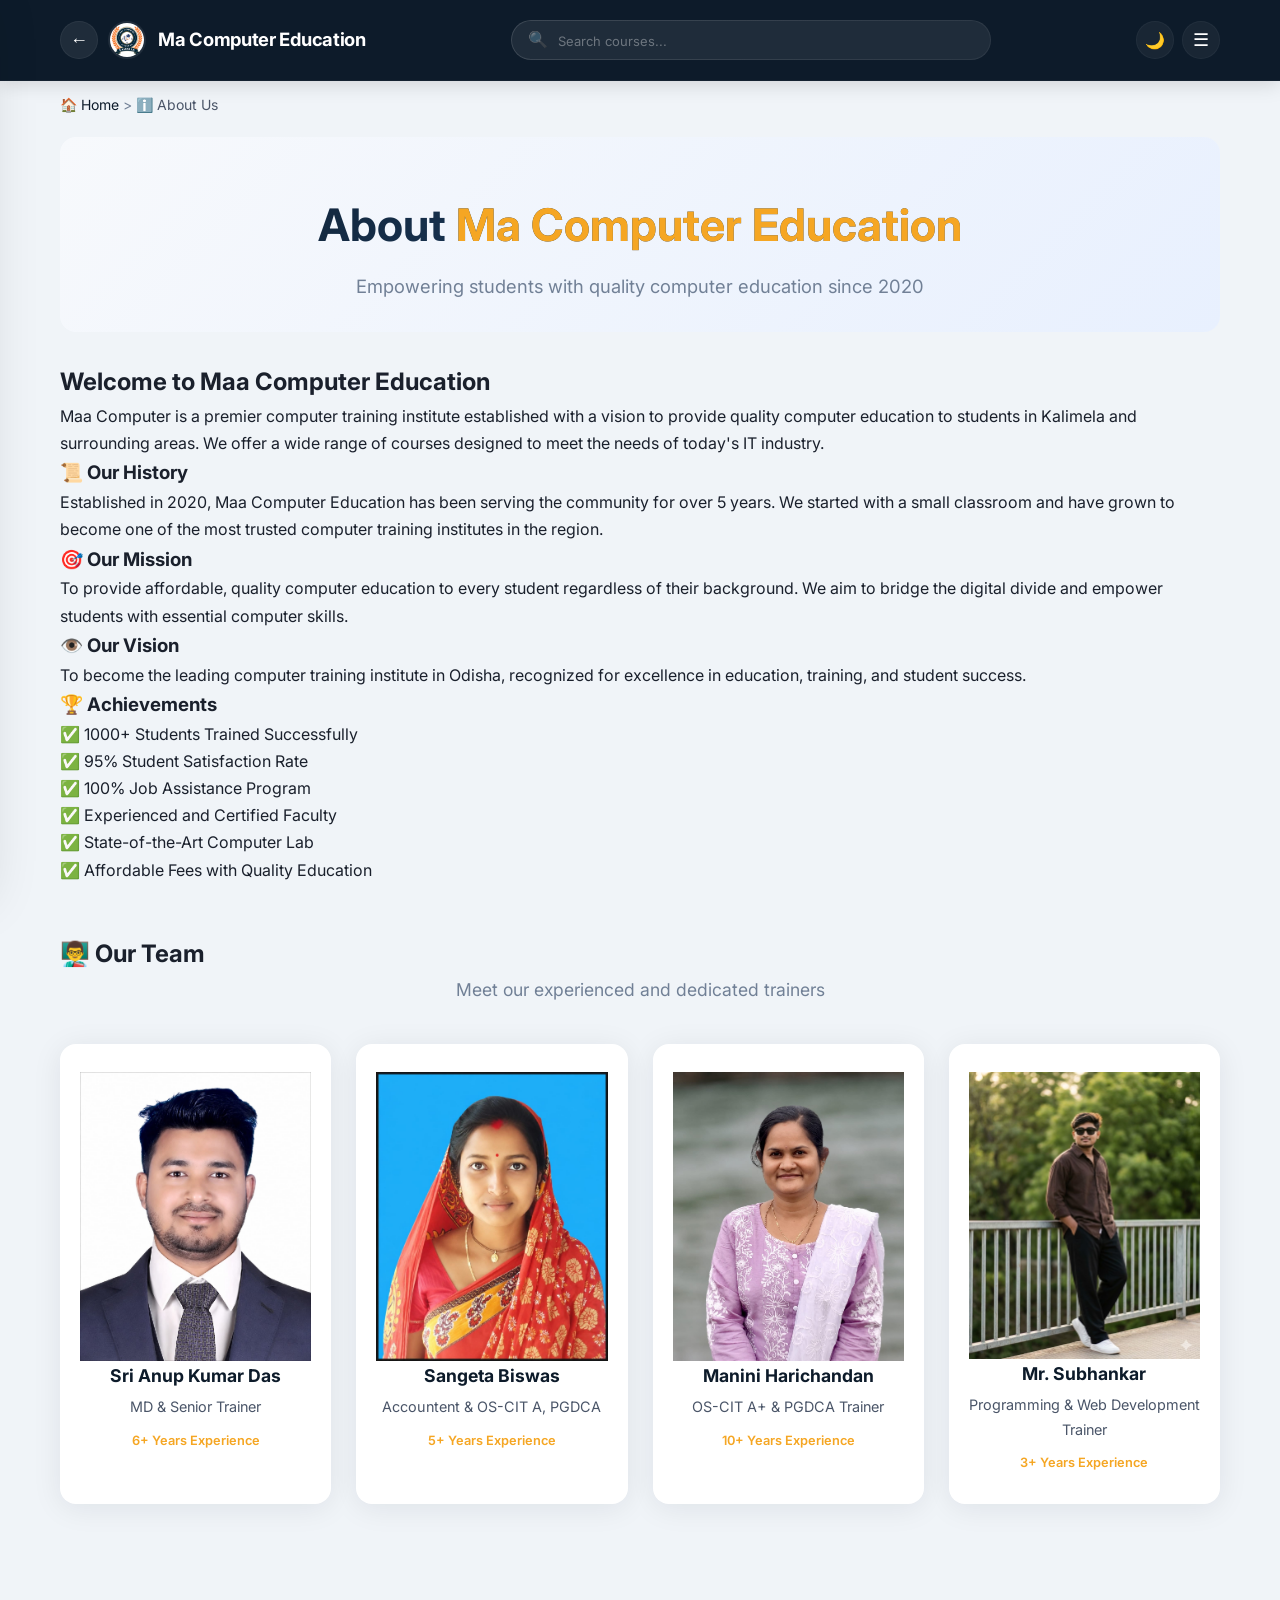
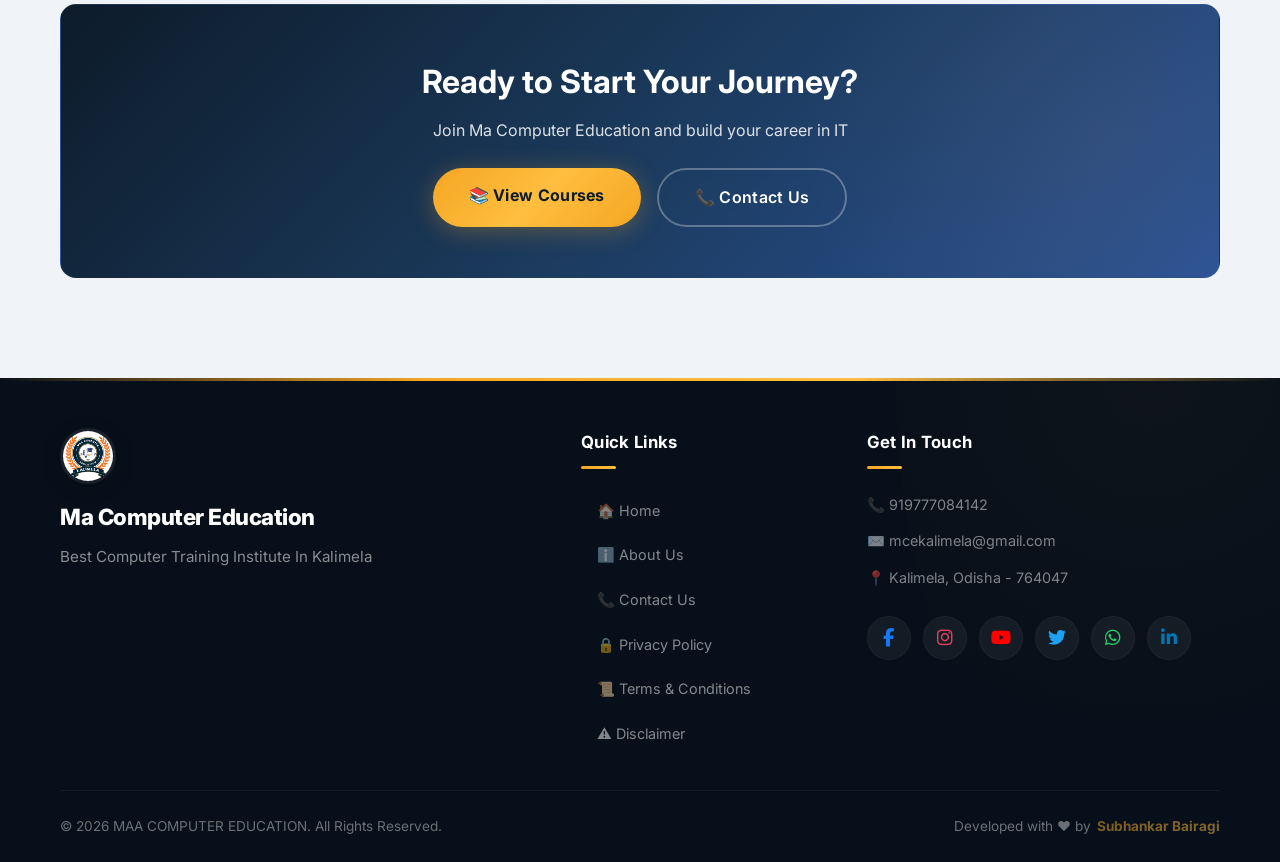
==== commit 0d78827f: "about modify" ====
--- a/about.html
+++ b/about.html
@@ -79,7 +79,7 @@
       "foundingDate": "2020",
       "founder": {
         "@type": "Person",
-        "name": "Mr. S. K. Mohanty"
+        "name": "Sri Anup Kumar Das"
       },
       "address": {
         "@type": "PostalAddress",
@@ -117,8 +117,8 @@
           "position": 1,
           "item": {
             "@type": "Person",
-            "name": "Mr. S. K. Mohanty",
-            "jobTitle": "Founder & Senior Trainer",
+            "name": "Sri Anup Kumar Das",
+            "jobTitle": "MD & Senior Trainer",
             "worksFor": {
               "@type": "EducationalOrganization",
               "name": "Maa Computer Education"
@@ -298,35 +298,36 @@
             <div class="team-grid">
                 <!-- Team Member 1 -->
                 <div class="team-card">
-                    <img src="assets/images/team/member1.jpg" alt="Mr. S. K. Mohanty" class="team-photo" onerror="this.src='https://ui-avatars.com/api/?name=S+K+Mohanty&size=120&background=0f1b33&color=f5a623&bold=true'">
-                    <h3>Mr. S. K. Mohanty</h3>
-                    <p>Founder &amp; Senior Trainer</p>
-                    <span class="team-experience">15+ Years Experience</span>
+                    <img src="assets/images/team/member1.jpg" alt="Sri Anup Kumar Das" class="team-photo" onerror="this.src='https://ui-avatars.com/api/?name=S+K+Mohanty&size=120&background=0f1b33&color=f5a623&bold=true'">
+                    <h3>Sri Anup Kumar Das</h3>
+                    <p>MD &amp; Senior Trainer</p>
+                    <span class="team-experience">6+ Years Experience</span>
+                </div>
+
+
+                <div class="team-card">
+                    <img src="assets/images/team/member4.jpg" alt="Sangeta Biswas" class="team-photo" onerror="this.src='https://ui-avatars.com/api/?name=S+Patra&size=120&background=0f1b33&color=f5a623&bold=true'">
+                    <h3>Sangeta Biswas</h3>
+                    <p>Accountent &amp; OS-CIT A, PGDCA</p>
+                    <span class="team-experience">5+ Years Experience</span>
                 </div>
                 
                 <!-- Team Member 2 -->
                 <div class="team-card">
                     <img src="assets/images/team/member2.jpg" alt="Ms. P. Das" class="team-photo" onerror="this.src='https://ui-avatars.com/api/?name=P+Das&size=120&background=0f1b33&color=f5a623&bold=true'">
-                    <h3>Ms. P. Das</h3>
-                    <p>Computer Science Faculty</p>
+                    <h3>Manini Harichandan</h3>
+                    <p>OS-CIT A+ &amp; PGDCA Trainer</p>
                     <span class="team-experience">10+ Years Experience</span>
                 </div>
                 
                 <!-- Team Member 3 -->
                 <div class="team-card">
                     <img src="assets/images/team/member3.jpg" alt="Mr. R. Kumar" class="team-photo" onerror="this.src='https://ui-avatars.com/api/?name=R+Kumar&size=120&background=0f1b33&color=f5a623&bold=true'">
-                    <h3>Mr. R. Kumar</h3>
+                    <h3>Mr. Subhankar</h3>
                     <p>Programming &amp; Web Development Trainer</p>
-                    <span class="team-experience">8+ Years Experience</span>
+                    <span class="team-experience">3+ Years Experience</span>
                 </div>
                 
-                <!-- Team Member 4 -->
-                <div class="team-card">
-                    <img src="assets/images/team/member4.jpg" alt="Ms. S. Patra" class="team-photo" onerror="this.src='https://ui-avatars.com/api/?name=S+Patra&size=120&background=0f1b33&color=f5a623&bold=true'">
-                    <h3>Ms. S. Patra</h3>
-                    <p>Accounting &amp; Tally Trainer</p>
-                    <span class="team-experience">7+ Years Experience</span>
-                </div>
             </div>
         </section>
 
--- a/css/responsive.css
+++ b/css/responsive.css
@@ -560,7 +560,7 @@
     }
     
     .course-card img {
-        height: 120px;
+        height: 170px;
     }
     
     .course-card h3 {
